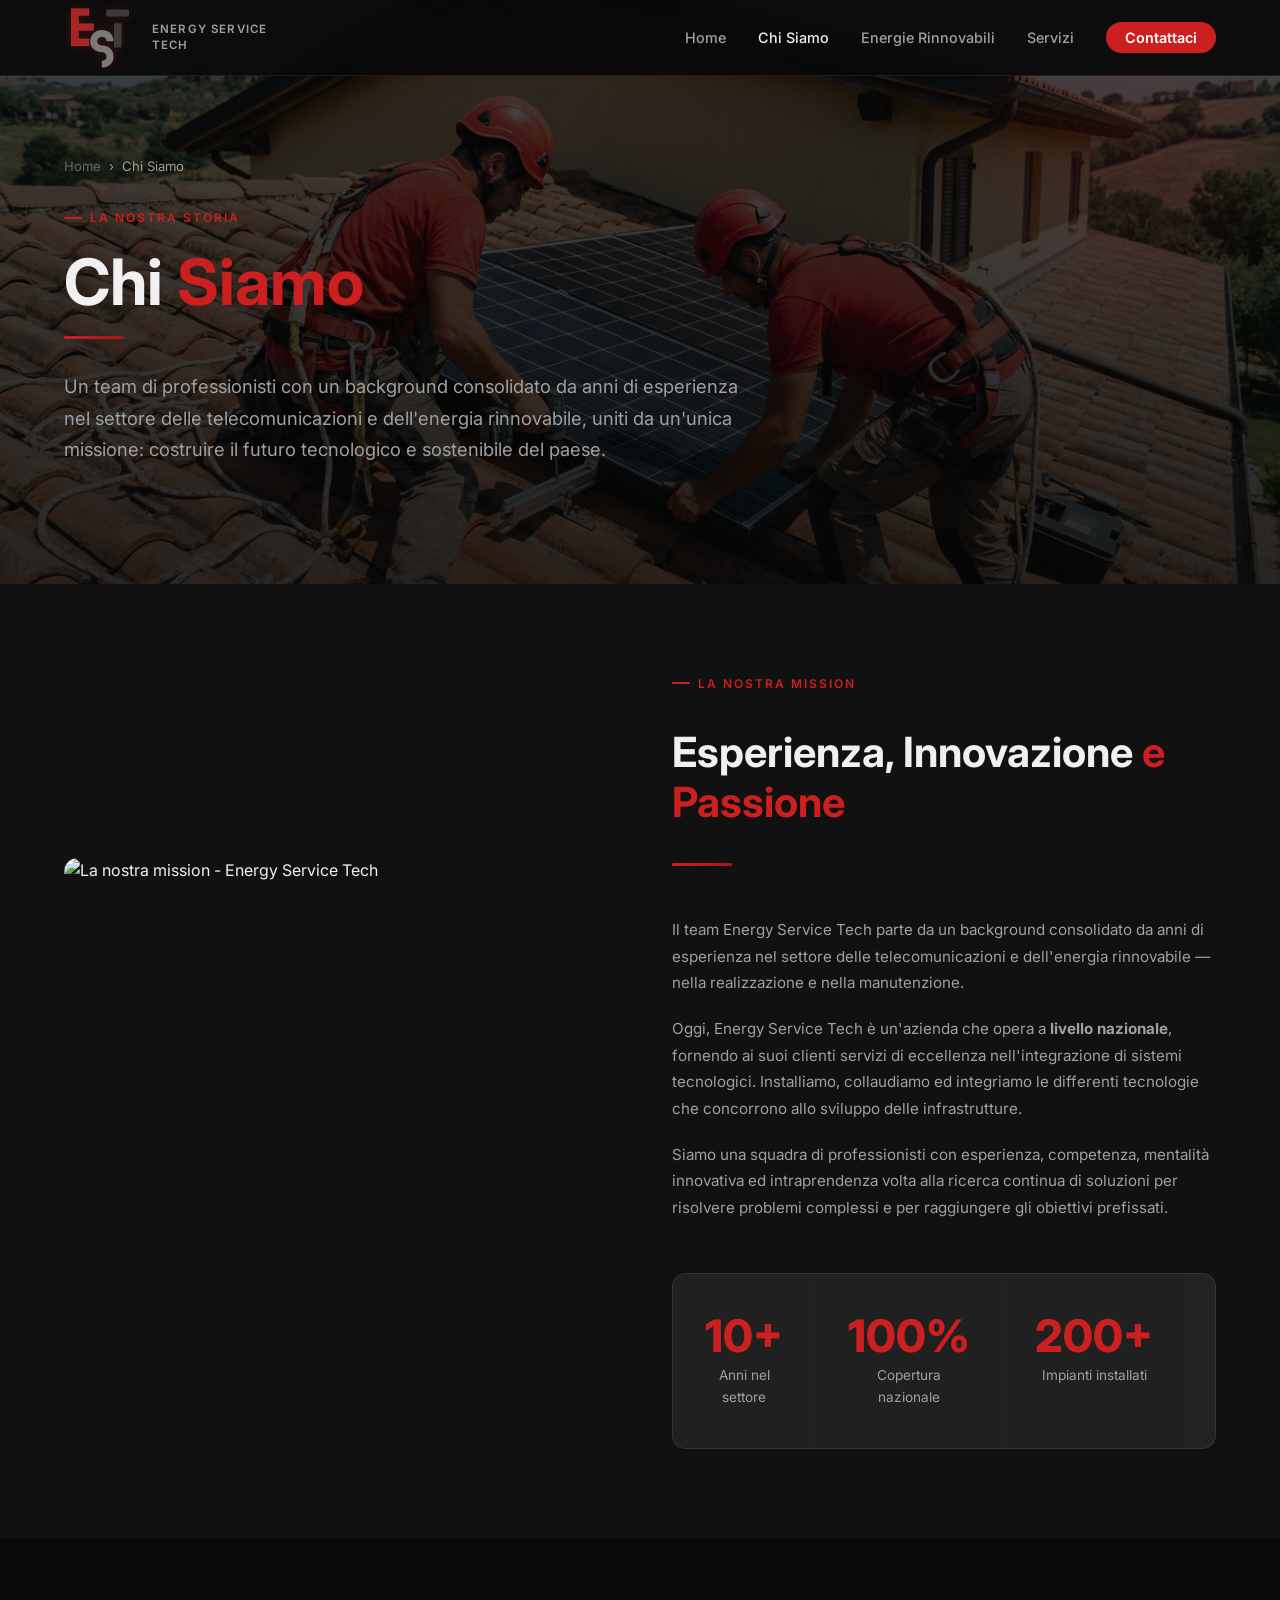
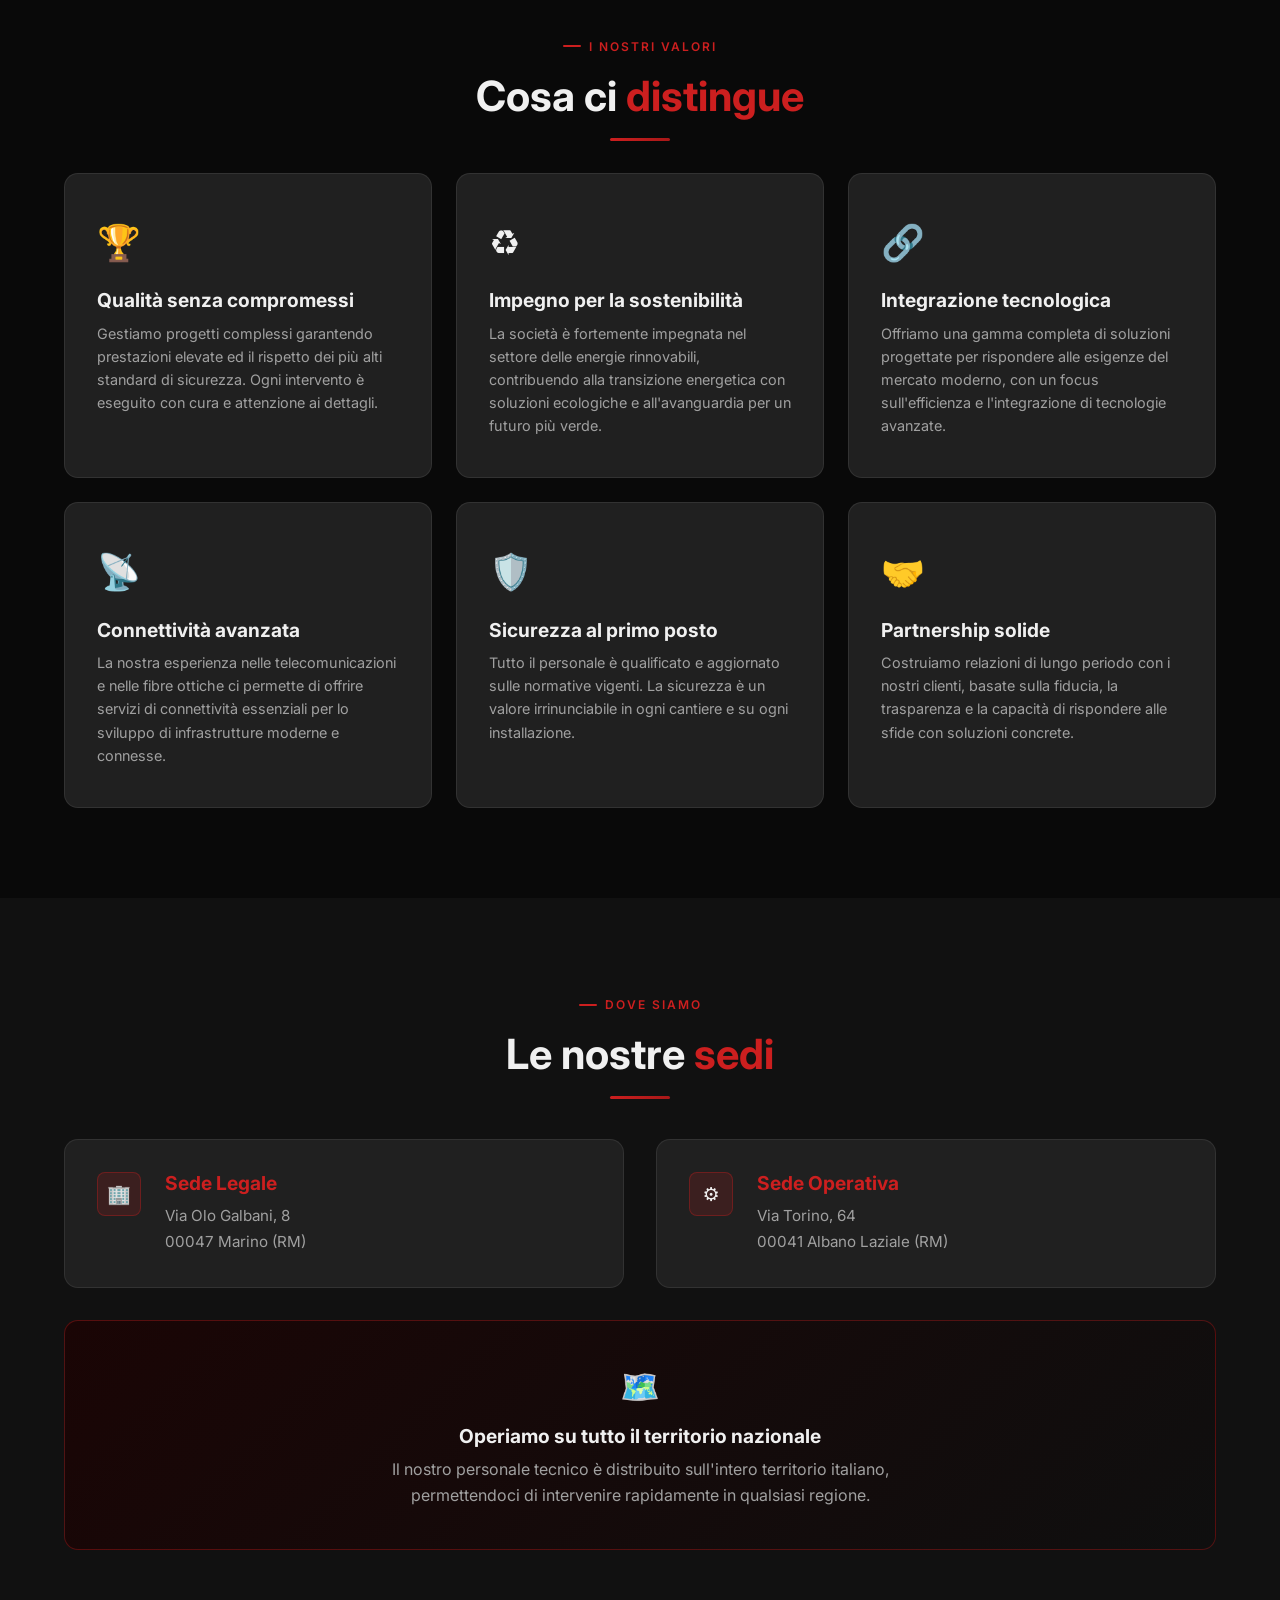
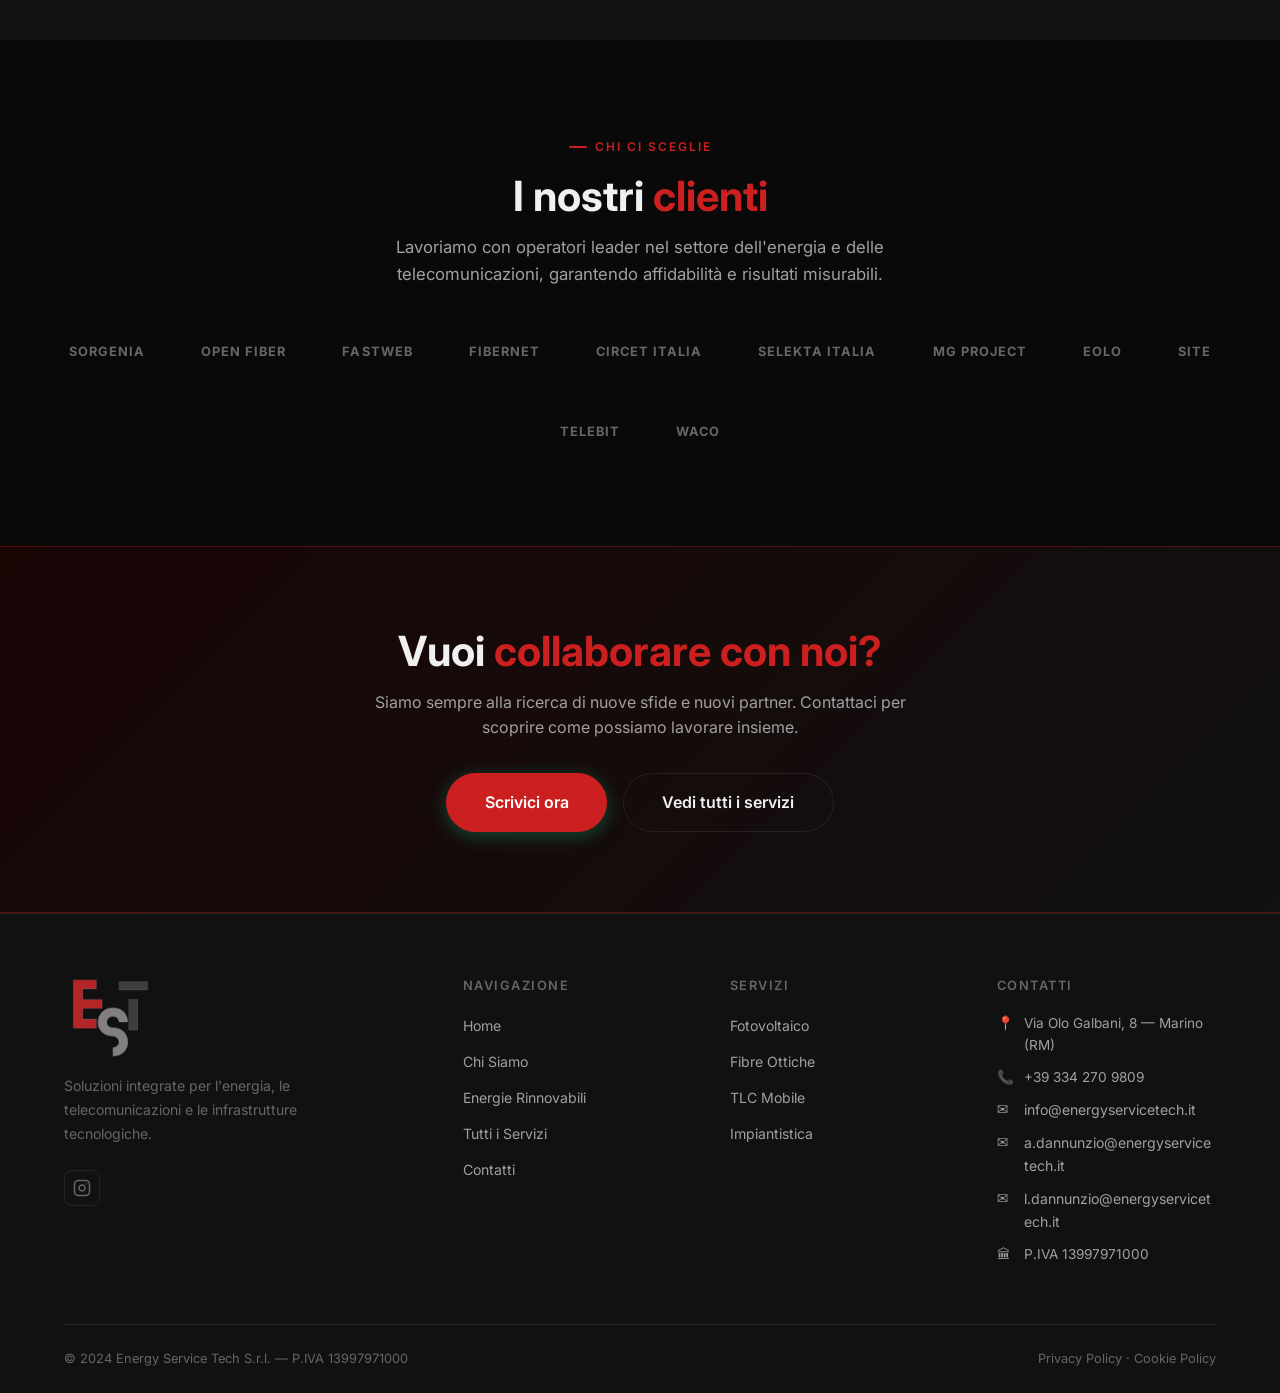
==== chi-siamo.html @ b2f3424a "Add files via upload" ====
<!DOCTYPE html>
<html lang="it">
<head>
<meta charset="UTF-8"/>
<meta name="viewport" content="width=device-width, initial-scale=1.0"/>
<title>Chi Siamo — Energy Service Tech</title>
<meta name="description" content="Energy Service Tech: un team di professionisti con esperienza decennale nel settore delle energie rinnovabili e delle telecomunicazioni. Scopri la nostra storia e i nostri valori."/>
<link rel="preconnect" href="https://fonts.googleapis.com"/>
<link rel="preconnect" href="https://fonts.gstatic.com" crossorigin/>
<link href="https://fonts.googleapis.com/css2?family=Inter:wght@400;500;600;700;800&display=swap" rel="stylesheet"/>
<link rel="icon" href="favicon.svg" type="image/svg+xml"/>
<link rel="icon" href="favicon.ico" sizes="any"/>
<link rel="stylesheet" href="style.css"/>
</head>
<body>

<!-- ═══════════ NAVBAR ═══════════ -->
<nav class="navbar">
  <a href="index.html" class="nav-logo" style="display:flex;align-items:center;gap:.75rem;">
    <img src="logo.png" alt="Energy Service Tech Logo" height="62" style="display:block;"/>
    <span style="font-size:.72rem;font-weight:600;letter-spacing:.1em;color:var(--text-2);text-transform:uppercase;line-height:1.35;">Energy Service<br>Tech</span>
  </a>
  <div class="nav-toggle" id="navToggle" aria-label="Menu" role="button" tabindex="0">
    <span></span><span></span><span></span>
  </div>
  <ul class="nav-links" id="navLinks">
    <li><a href="index.html">Home</a></li>
    <li><a href="chi-siamo.html" class="active">Chi Siamo</a></li>
    <li><a href="rinnovabili.html">Energie Rinnovabili</a></li>
    <li><a href="servizi.html">Servizi</a></li>
    <li><a href="contatti.html" class="nav-cta">Contattaci</a></li>
  </ul>
</nav>

<!-- ═══════════ PAGE HERO ═══════════ -->
<div class="page-hero" style="background-image:linear-gradient(rgba(5,5,5,0.72),rgba(5,5,5,0.85)),url('tecnici tetto 1.png');background-size:cover;background-position:center top;">
  <div class="page-hero-inner">
    <div class="breadcrumb">
      <a href="index.html">Home</a>
      <span>›</span>
      <span>Chi Siamo</span>
    </div>
    <div class="section-tag">La nostra storia</div>
    <h1>Chi <span class="highlight">Siamo</span></h1>
    <div class="divider"></div>
    <p class="hero-sub" style="max-width:680px;">Un team di professionisti con un background consolidato da anni di esperienza nel settore delle telecomunicazioni e dell'energia rinnovabile, uniti da un'unica missione: costruire il futuro tecnologico e sostenibile del paese.</p>
  </div>
</div>

<!-- ═══════════ STORIA ═══════════ -->
<section style="background:var(--bg-1);">
  <div class="feature-row">
    <div class="feature-img fade-in">
      <img src="la nostra mission.png" alt="La nostra mission - Energy Service Tech" loading="lazy"/>
    </div>
    <div class="feature-text fade-in">
      <div class="section-tag">La nostra mission</div>
      <h2>Esperienza, Innovazione <span class="highlight">e Passione</span></h2>
      <div class="divider"></div>
      <p>Il team Energy Service Tech parte da un background consolidato da anni di esperienza nel settore delle telecomunicazioni e dell'energia rinnovabile — nella realizzazione e nella manutenzione.</p>
      <p>Oggi, Energy Service Tech è un'azienda che opera a <strong>livello nazionale</strong>, fornendo ai suoi clienti servizi di eccellenza nell'integrazione di sistemi tecnologici. Installiamo, collaudiamo ed integriamo le differenti tecnologie che concorrono allo sviluppo delle infrastrutture.</p>
      <p>Siamo una squadra di professionisti con esperienza, competenza, mentalità innovativa ed intraprendenza volta alla ricerca continua di soluzioni per risolvere problemi complessi e per raggiungere gli obiettivi prefissati.</p>
      <div class="stats-grid mt-4">
        <div class="stat-item">
          <div class="stat-num">10+</div>
          <div class="stat-label">Anni nel settore</div>
        </div>
        <div class="stat-item">
          <div class="stat-num">100%</div>
          <div class="stat-label">Copertura nazionale</div>
        </div>
        <div class="stat-item">
          <div class="stat-num">200+</div>
          <div class="stat-label">Impianti installati</div>
        </div>
      </div>
    </div>
  </div>
</section>

<!-- ═══════════ VALORI ═══════════ -->
<section>
  <div class="section-inner">
    <div class="text-center">
      <div class="section-tag">I nostri valori</div>
      <h2 class="section-title">Cosa ci <span class="highlight">distingue</span></h2>
      <div class="divider"></div>
    </div>

    <div class="why-grid mt-4">
      <div class="why-card fade-in">
        <div class="why-icon">🏆</div>
        <h3>Qualità senza compromessi</h3>
        <p>Gestiamo progetti complessi garantendo prestazioni elevate ed il rispetto dei più alti standard di sicurezza. Ogni intervento è eseguito con cura e attenzione ai dettagli.</p>
      </div>
      <div class="why-card fade-in">
        <div class="why-icon">♻️</div>
        <h3>Impegno per la sostenibilità</h3>
        <p>La società è fortemente impegnata nel settore delle energie rinnovabili, contribuendo alla transizione energetica con soluzioni ecologiche e all'avanguardia per un futuro più verde.</p>
      </div>
      <div class="why-card fade-in">
        <div class="why-icon">🔗</div>
        <h3>Integrazione tecnologica</h3>
        <p>Offriamo una gamma completa di soluzioni progettate per rispondere alle esigenze del mercato moderno, con un focus sull'efficienza e l'integrazione di tecnologie avanzate.</p>
      </div>
      <div class="why-card fade-in">
        <div class="why-icon">📡</div>
        <h3>Connettività avanzata</h3>
        <p>La nostra esperienza nelle telecomunicazioni e nelle fibre ottiche ci permette di offrire servizi di connettività essenziali per lo sviluppo di infrastrutture moderne e connesse.</p>
      </div>
      <div class="why-card fade-in">
        <div class="why-icon">🛡️</div>
        <h3>Sicurezza al primo posto</h3>
        <p>Tutto il personale è qualificato e aggiornato sulle normative vigenti. La sicurezza è un valore irrinunciabile in ogni cantiere e su ogni installazione.</p>
      </div>
      <div class="why-card fade-in">
        <div class="why-icon">🤝</div>
        <h3>Partnership solide</h3>
        <p>Costruiamo relazioni di lungo periodo con i nostri clienti, basate sulla fiducia, la trasparenza e la capacità di rispondere alle sfide con soluzioni concrete.</p>
      </div>
    </div>
  </div>
</section>

<!-- ═══════════ SEDI ═══════════ -->
<section style="background:var(--bg-1);">
  <div class="section-inner">
    <div class="text-center">
      <div class="section-tag">Dove siamo</div>
      <h2 class="section-title">Le nostre <span class="highlight">sedi</span></h2>
      <div class="divider"></div>
    </div>
    <div style="display:grid;grid-template-columns:repeat(auto-fit,minmax(260px,1fr));gap:2rem;margin-top:2.5rem;">
      <div class="card fade-in" style="display:flex;gap:1.5rem;align-items:flex-start;">
        <div class="contact-icon">🏢</div>
        <div>
          <h3 style="margin-bottom:.5rem;color:var(--green);">Sede Legale</h3>
          <p style="color:var(--text-2);font-size:.95rem;line-height:1.7;">Via Olo Galbani, 8<br>00047 Marino (RM)</p>
        </div>
      </div>
      <div class="card fade-in" style="display:flex;gap:1.5rem;align-items:flex-start;">
        <div class="contact-icon">⚙️</div>
        <div>
          <h3 style="margin-bottom:.5rem;color:var(--green);">Sede Operativa</h3>
          <p style="color:var(--text-2);font-size:.95rem;line-height:1.7;">Via Torino, 64<br>00041 Albano Laziale (RM)</p>
        </div>
      </div>
    </div>
    <div class="card fade-in mt-4" style="background:linear-gradient(135deg,#1a0505,#0f0f0f);border-color:var(--border-green);padding:2.5rem;text-align:center;">
      <div style="font-size:2rem;margin-bottom:.8rem;">🗺️</div>
      <h3 style="margin-bottom:.6rem;">Operiamo su tutto il territorio nazionale</h3>
      <p style="color:var(--text-2);max-width:500px;margin:0 auto;">Il nostro personale tecnico è distribuito sull'intero territorio italiano, permettendoci di intervenire rapidamente in qualsiasi regione.</p>
    </div>
  </div>
</section>

<!-- ═══════════ CLIENTI ═══════════ -->
<section>
  <div class="section-inner">
    <div class="text-center">
      <div class="section-tag">Chi ci sceglie</div>
      <h2 class="section-title">I nostri <span class="highlight">clienti</span></h2>
      <p class="section-subtitle">Lavoriamo con operatori leader nel settore dell'energia e delle telecomunicazioni, garantendo affidabilità e risultati misurabili.</p>
    </div>
    <div style="display:flex;flex-wrap:wrap;justify-content:center;align-items:center;gap:2rem 3.5rem;margin-top:2.5rem;">

      <a href="https://www.sorgenia.it" target="_blank" rel="noopener" class="client-logo-link" title="Sorgenia">
        <img src="https://www.sorgenia.it/sites/default/themes/sorgenia/assets/images/logo.svg" alt="Sorgenia" class="client-logo-img"
          onerror="this.outerHTML='<span class=\'client-logo-text\'>Sorgenia</span>'"/>
      </a>

      <a href="https://openfiber.it" target="_blank" rel="noopener" class="client-logo-link" title="Open Fiber">
        <img src="https://logo.clearbit.com/openfiber.it" alt="Open Fiber" class="client-logo-img"
          onerror="this.outerHTML='<span class=\'client-logo-text\'>Open Fiber</span>'"/>
      </a>

      <a href="https://www.fastweb.it" target="_blank" rel="noopener" class="client-logo-link" title="Fastweb">
        <img src="https://www.fastweb.it/adsl-fibra-ottica/gfx/dual/logo_black.svg" alt="Fastweb" class="client-logo-img"
          onerror="this.outerHTML='<span class=\'client-logo-text\'>Fastweb</span>'"/>
      </a>

      <a href="https://www.fibernet.it" target="_blank" rel="noopener" class="client-logo-link" title="Fibernet">
        <img src="https://logo.clearbit.com/fibernet.it" alt="Fibernet" class="client-logo-img"
          onerror="this.outerHTML='<span class=\'client-logo-text\'>Fibernet</span>'"/>
      </a>

      <a href="https://www.circet.it" target="_blank" rel="noopener" class="client-logo-link" title="Circet Italia">
        <img src="https://www.circet.it/medias/_processed_/6/b/csm_logo_Italia_40562115ab.png" alt="Circet Italia" class="client-logo-img"
          onerror="this.outerHTML='<span class=\'client-logo-text\'>Circet Italia</span>'"/>
      </a>

      <a href="https://selekta.it" target="_blank" rel="noopener" class="client-logo-link" title="Selekta Italia">
        <img src="https://logo.clearbit.com/selekta.it" alt="Selekta Italia" class="client-logo-img"
          onerror="this.outerHTML='<span class=\'client-logo-text\'>Selekta Italia</span>'"/>
      </a>

      <a href="#" class="client-logo-link" title="MG Project">
        <span class="client-logo-text">MG Project</span>
      </a>

      <a href="https://www.eolo.it" target="_blank" rel="noopener" class="client-logo-link" title="EOLO">
        <img src="https://www.eolo.it/web/imperex/image/4edd84de_logo-eolo.webp" alt="EOLO" class="client-logo-img"
          onerror="this.outerHTML='<span class=\'client-logo-text\'>EOLO</span>'"/>
      </a>

      <a href="https://www.sitespa.it" target="_blank" rel="noopener" class="client-logo-link" title="SITE">
        <img src="https://www.sitespa.it/wp-content/uploads/2019/04/logo-ita.png" alt="SITE" class="client-logo-img"
          onerror="this.outerHTML='<span class=\'client-logo-text\'>SITE</span>'"/>
      </a>

      <a href="https://www.telebit.it" target="_blank" rel="noopener" class="client-logo-link" title="Telebit">
        <img src="https://www.telebit.it/wp-content/uploads/2024/12/logo.svg" alt="Telebit" class="client-logo-img"
          onerror="this.outerHTML='<span class=\'client-logo-text\'>Telebit</span>'"/>
      </a>

      <a href="#" class="client-logo-link" title="Waco">
        <span class="client-logo-text">Waco</span>
      </a>

    </div>
  </div>
</section>

<!-- ═══════════ CTA ═══════════ -->

<!-- ═══════════ CTA ═══════════ -->
<div class="cta-band">
  <h2>Vuoi <span class="highlight">collaborare con noi?</span></h2>
  <p>Siamo sempre alla ricerca di nuove sfide e nuovi partner. Contattaci per scoprire come possiamo lavorare insieme.</p>
  <div class="btn-group">
    <a href="contatti.html" class="btn btn-primary btn-lg">Scrivici ora</a>
    <a href="servizi.html" class="btn btn-outline btn-lg">Vedi tutti i servizi</a>
  </div>
</div>

<!-- ═══════════ FOOTER ═══════════ -->
<footer class="footer">
  <div class="footer-inner">
    <div class="footer-top">
      <div class="footer-brand">
        <div class="footer-logo"><img src="logo-large.png" alt="Energy Service Tech" height="80" style="display:block;"/></div>
        <p>Soluzioni integrate per l'energia, le telecomunicazioni e le infrastrutture tecnologiche.</p>

        <div style="margin-top:1rem;"><a href="https://www.instagram.com/_energyservicetech_s.r.l/" target="_blank" rel="noopener" title="Seguici su Instagram" style="display:inline-flex;align-items:center;justify-content:center;width:36px;height:36px;border-radius:8px;border:1px solid var(--border);color:var(--text-3);transition:color .2s,border-color .2s;text-decoration:none;" onmouseover="this.style.color='#E1306C';this.style.borderColor='#E1306C'" onmouseout="this.style.color='';this.style.borderColor=''">
          <svg xmlns="http://www.w3.org/2000/svg" width="18" height="18" viewBox="0 0 24 24" fill="none" stroke="currentColor" stroke-width="2" stroke-linecap="round" stroke-linejoin="round"><rect x="2" y="2" width="20" height="20" rx="5" ry="5"/><path d="M16 11.37A4 4 0 1 1 12.63 8 4 4 0 0 1 16 11.37z"/><line x1="17.5" y1="6.5" x2="17.51" y2="6.5"/></svg>
        </a></div>
      </div>
      <div class="footer-col">
        <h4>Navigazione</h4>
        <ul>
          <li><a href="index.html">Home</a></li>
          <li><a href="chi-siamo.html">Chi Siamo</a></li>
          <li><a href="rinnovabili.html">Energie Rinnovabili</a></li>
          <li><a href="servizi.html">Tutti i Servizi</a></li>
          <li><a href="contatti.html">Contatti</a></li>
        </ul>
      </div>
      <div class="footer-col">
        <h4>Servizi</h4>
        <ul>
          <li><a href="rinnovabili.html">Fotovoltaico</a></li>
          <li><a href="servizi.html#fibre">Fibre Ottiche</a></li>
          <li><a href="servizi.html#tlc-mobile">TLC Mobile</a></li>
          <li><a href="servizi.html#impiantistica">Impiantistica</a></li>
        </ul>
      </div>
      <div class="footer-col">
        <h4>Contatti</h4>
        <div class="footer-contact-item"><span>📍</span><span>Via Olo Galbani, 8 — Marino (RM)</span></div>
        <div class="footer-contact-item"><span>📞</span><span>+39 334 270 9809</span></div>
        <div class="footer-contact-item"><span>✉️</span><span><a href="mailto:info@energyservicetech.it">info@energyservicetech.it</a></span></div>
        <div class="footer-contact-item"><span>✉️</span><span><a href="mailto:a.dannunzio@energyservicetech.it" style="word-break:break-all;">a.dannunzio@energyservicetech.it</a></span></div>
        <div class="footer-contact-item"><span>✉️</span><span><a href="mailto:l.dannunzio@energyservicetech.it" style="word-break:break-all;">l.dannunzio@energyservicetech.it</a></span></div>
        <div class="footer-contact-item"><span>🏛</span><span>P.IVA 13997971000</span></div>
      </div>
    </div>
    <div class="footer-bottom">
      <p>© 2024 Energy Service Tech S.r.l. — P.IVA 13997971000</p>
      <p><a href="#">Privacy Policy</a> · <a href="#">Cookie Policy</a></p>
    </div>
  </div>
</footer>

<script>
const toggle = document.getElementById('navToggle');
const links  = document.getElementById('navLinks');
toggle.addEventListener('click', () => links.classList.toggle('open'));
const obs = new IntersectionObserver(entries => {
  entries.forEach(e => { if(e.isIntersecting) { e.target.classList.add('visible'); obs.unobserve(e.target); } });
}, { threshold: 0.12 });
document.querySelectorAll('.fade-in').forEach(el => obs.observe(el));
</script>

<script>
const toggle = document.getElementById('navToggle');
const links  = document.getElementById('navLinks');
toggle.addEventListener('click', () => links.classList.toggle('open'));
const obs = new IntersectionObserver(entries => {
  entries.forEach(e => { if(e.isIntersecting) { e.target.classList.add('visible'); obs.unobserve(e.target); } });
}, { threshold: 0.12 });
document.querySelectorAll('.fade-in').forEach(el => obs.observe(el));
</script>
</body>
</html>
---- style.css ----
/* =========================================================
   ENERGY SERVICE TECH — Global Stylesheet
   Modern · Professional · Renewable Energy Focused
   ========================================================= */

/* ---------- RESET & BASE ---------- */
*, *::before, *::after { box-sizing: border-box; margin: 0; padding: 0; }

:root {
  --bg-0:         #090909;
  --bg-1:         #111111;
  --bg-2:         #1a1a1a;
  --bg-card:      #202020;
  --bg-card-h:    #2a2a2a;

  --green:        #cc1f1f;
  --green-light:  #e84444;
  --green-glow:   rgba(204,31,31,.16);
  --solar:        #a81818;
  --solar-light:  #cc1f1f;
  --solar-glow:   rgba(168,24,24,.12);

  --text-1:       #f0f0f0;
  --text-2:       #a0a0a0;
  --text-3:       #666666;
  --border:       rgba(255,255,255,.08);
  --border-green: rgba(204,31,31,.35);

  --nav-h:        76px;
  --radius:       14px;
  --radius-sm:    8px;
  --shadow:       0 4px 32px rgba(0,0,0,.55);
  --shadow-green: 0 0 32px rgba(204,31,31,.18);

  --ff:           'Inter', system-ui, sans-serif;
  --fw-n:         400;
  --fw-m:         500;
  --fw-sb:        600;
  --fw-b:         700;
  --fw-xb:        800;
}

html { scroll-behavior: smooth; font-size: 16px; }

body {
  font-family: var(--ff);
  background: var(--bg-0);
  color: var(--text-1);
  line-height: 1.6;
  overflow-x: hidden;
}

img { display: block; max-width: 100%; height: auto; }
a  { color: inherit; text-decoration: none; }
ul { list-style: none; }

/* ---------- TYPOGRAPHY ---------- */
h1,h2,h3,h4 { line-height: 1.2; font-weight: var(--fw-b); }
h1 { font-size: clamp(2.2rem, 5vw, 4rem); }
h2 { font-size: clamp(1.6rem, 3.5vw, 2.6rem); }
h3 { font-size: 1.2rem; }

.highlight  { color: var(--green); }
.highlight-s{ color: var(--solar); }

/* ---------- NAVBAR ---------- */
.navbar {
  position: fixed;
  top: 0; left: 0; right: 0;
  height: var(--nav-h);
  z-index: 1000;
  display: flex;
  align-items: center;
  padding: 0 5%;
  background: rgba(9,9,9,.93);
  backdrop-filter: blur(16px);
  border-bottom: 1px solid var(--border);
  transition: background .3s;
}

.nav-logo {
  display: flex;
  align-items: center;
  flex-shrink: 0;
}
.nav-logo img {
  height: 62px;
  width: auto;
  display: block;
  filter: drop-shadow(0 0 6px rgba(204,31,31,.25));
  transition: filter .2s;
}
.nav-logo:hover img {
  filter: drop-shadow(0 0 10px rgba(204,31,31,.45));
}

.nav-links {
  display: flex;
  align-items: center;
  gap: 2rem;
  margin-left: auto;
}
.nav-links a {
  font-size: .9rem;
  font-weight: var(--fw-m);
  color: var(--text-2);
  transition: color .2s;
  white-space: nowrap;
}
.nav-links a:hover, .nav-links a.active { color: var(--text-1); }
.nav-links a.nav-cta {
  background: var(--green);
  color: #fff;
  padding: .45rem 1.2rem;
  border-radius: 99px;
  font-weight: var(--fw-sb);
  transition: background .2s, transform .15s;
}
.nav-links a.nav-cta:hover { background: var(--green-light); transform: translateY(-1px); }

/* Hamburger */
.nav-toggle {
  display: none;
  flex-direction: column;
  gap: 5px;
  cursor: pointer;
  margin-left: auto;
  padding: 4px;
}
.nav-toggle span {
  display: block;
  width: 24px; height: 2px;
  background: var(--text-1);
  border-radius: 2px;
  transition: .3s;
}

/* ---------- BUTTONS ---------- */
.btn {
  display: inline-flex;
  align-items: center;
  gap: .5rem;
  padding: .75rem 1.8rem;
  border-radius: 99px;
  font-weight: var(--fw-sb);
  font-size: .95rem;
  cursor: pointer;
  border: none;
  transition: all .2s;
  white-space: nowrap;
}
.btn-primary {
  background: var(--green);
  color: #fff;
  box-shadow: 0 4px 18px rgba(16,185,129,.35);
}
.btn-primary:hover { background: var(--green-light); transform: translateY(-2px); box-shadow: 0 6px 24px rgba(16,185,129,.45); }

.btn-solar {
  background: var(--solar);
  color: #ffffff;
  box-shadow: 0 4px 18px rgba(168,24,24,.35);
}
.btn-solar:hover { background: var(--green); transform: translateY(-2px); box-shadow: 0 6px 24px rgba(204,31,31,.45); }

.btn-outline {
  background: transparent;
  color: var(--text-1);
  border: 1px solid var(--border);
}
.btn-outline:hover { border-color: var(--green); color: var(--green); transform: translateY(-2px); }

.btn-lg { padding: 1rem 2.4rem; font-size: 1rem; }

/* ---------- SECTION COMMONS ---------- */
section { padding: 90px 5%; }
.section-inner { max-width: 1200px; margin: 0 auto; }

.section-tag {
  display: inline-flex;
  align-items: center;
  gap: .5rem;
  font-size: .75rem;
  font-weight: var(--fw-sb);
  letter-spacing: 2px;
  text-transform: uppercase;
  color: var(--green);
  margin-bottom: 1rem;
}
.section-tag::before {
  content: '';
  display: block;
  width: 18px; height: 2px;
  background: var(--green);
  border-radius: 2px;
}

.section-title { margin-bottom: .75rem; }
.section-subtitle {
  font-size: 1.05rem;
  color: var(--text-2);
  max-width: 580px;
  margin-bottom: 2.5rem;
}

/* ---------- DIVIDER ---------- */
.divider {
  width: 60px; height: 3px;
  background: linear-gradient(90deg, var(--green), var(--solar));
  border-radius: 2px;
  margin: 1rem 0 2rem;
}

/* ---------- CARDS ---------- */
.card {
  background: var(--bg-card);
  border: 1px solid var(--border);
  border-radius: var(--radius);
  padding: 2rem;
  transition: border-color .3s, transform .3s, box-shadow .3s;
}
.card:hover {
  border-color: var(--border-green);
  transform: translateY(-4px);
  box-shadow: var(--shadow-green);
}

/* ---------- HERO SHARED ---------- */
.hero {
  position: relative;
  min-height: 100vh;
  display: flex;
  align-items: center;
  padding: calc(var(--nav-h) + 60px) 5% 80px;
  overflow: hidden;
}
.hero-bg {
  position: absolute;
  inset: 0;
  background-size: cover;
  background-position: center;
  z-index: 0;
}
.hero-bg::after {
  content: '';
  position: absolute;
  inset: 0;
  background: linear-gradient(
    135deg,
    rgba(7,9,26,.92) 0%,
    rgba(7,9,26,.75) 50%,
    rgba(7,9,26,.55) 100%
  );
}
.hero-content {
  position: relative;
  z-index: 1;
  max-width: 1200px;
  margin: 0 auto;
  width: 100%;
}
.hero-eyebrow {
  display: inline-flex;
  align-items: center;
  gap: .6rem;
  font-size: .78rem;
  font-weight: var(--fw-sb);
  letter-spacing: 2.5px;
  text-transform: uppercase;
  color: var(--solar);
  margin-bottom: 1.4rem;
  padding: .4rem 1rem;
  border: 1px solid rgba(245,158,11,.3);
  border-radius: 99px;
  background: rgba(245,158,11,.07);
}
.hero h1 { margin-bottom: 1.2rem; }
.hero-sub {
  font-size: 1.15rem;
  color: var(--text-2);
  max-width: 560px;
  margin-bottom: 2.4rem;
  line-height: 1.7;
}
.hero-ctas { display: flex; gap: 1rem; flex-wrap: wrap; }

/* Floating badge in hero */
.hero-badge {
  position: absolute;
  bottom: 48px; right: 5%;
  background: var(--bg-card);
  border: 1px solid var(--border-green);
  border-radius: var(--radius);
  padding: 1.2rem 1.8rem;
  display: flex;
  align-items: center;
  gap: 1rem;
  box-shadow: var(--shadow-green);
  z-index: 2;
}
.hero-badge .badge-num {
  font-size: 2rem;
  font-weight: var(--fw-xb);
  color: var(--green);
  line-height: 1;
}
.hero-badge .badge-label { font-size: .8rem; color: var(--text-2); }

/* ---------- SERVICES GRID ---------- */
.services-grid {
  display: grid;
  grid-template-columns: repeat(auto-fit, minmax(240px, 1fr));
  gap: 1.5rem;
}
.service-card {
  background: var(--bg-card);
  border: 1px solid var(--border);
  border-radius: var(--radius);
  padding: 2rem 1.8rem;
  display: flex;
  flex-direction: column;
  gap: .8rem;
  transition: all .3s;
  text-decoration: none;
  color: inherit;
}
.service-card:hover {
  border-color: var(--border-green);
  transform: translateY(-5px);
  box-shadow: var(--shadow-green);
}
.service-card.featured {
  grid-column: span 2;
  background: linear-gradient(135deg, #1f0808, #111111);
  border-color: var(--border-green);
  position: relative;
  overflow: hidden;
}
.service-card.featured::before {
  content: '';
  position: absolute;
  top: -40px; right: -40px;
  width: 160px; height: 160px;
  background: radial-gradient(circle, rgba(16,185,129,.2), transparent 70%);
  border-radius: 50%;
}
.service-icon {
  width: 52px; height: 52px;
  background: var(--green-glow);
  border: 1px solid var(--border-green);
  border-radius: var(--radius-sm);
  display: flex;
  align-items: center;
  justify-content: center;
  font-size: 1.5rem;
}
.service-card.featured .service-icon { background: rgba(16,185,129,.15); }
.service-card h3 { font-size: 1.05rem; }
.service-card p { font-size: .88rem; color: var(--text-2); line-height: 1.6; flex: 1; }
.service-link {
  font-size: .85rem;
  font-weight: var(--fw-sb);
  color: var(--green);
  display: flex;
  align-items: center;
  gap: .3rem;
  margin-top: .5rem;
  transition: gap .2s;
}
.service-card:hover .service-link { gap: .6rem; }
.service-badge-featured {
  position: absolute;
  top: 1.2rem; right: 1.2rem;
  background: var(--green);
  color: #fff;
  font-size: .65rem;
  font-weight: var(--fw-sb);
  letter-spacing: 1.5px;
  text-transform: uppercase;
  padding: .3rem .7rem;
  border-radius: 99px;
}

/* ---------- STATS / NUMBERS ---------- */
.stats-grid {
  display: grid;
  grid-template-columns: repeat(4, 1fr);
  gap: 1px;
  background: var(--border);
  border: 1px solid var(--border);
  border-radius: var(--radius);
  overflow: hidden;
}
.stat-item {
  background: var(--bg-card);
  padding: 2.5rem 2rem;
  text-align: center;
}
.stat-num {
  font-size: 2.8rem;
  font-weight: var(--fw-xb);
  color: var(--green);
  line-height: 1;
  margin-bottom: .4rem;
}
.stat-label { font-size: .85rem; color: var(--text-2); }

/* ---------- WHY US ---------- */
.why-grid {
  display: grid;
  grid-template-columns: repeat(3, 1fr);
  gap: 1.5rem;
}
.why-card {
  background: var(--bg-card);
  border: 1px solid var(--border);
  border-radius: var(--radius);
  padding: 2.5rem 2rem;
  transition: all .3s;
}
.why-card:hover { border-color: var(--border-green); transform: translateY(-4px); }
.why-icon {
  font-size: 2.2rem;
  margin-bottom: 1.2rem;
}
.why-card h3 { margin-bottom: .6rem; }
.why-card p { font-size: .9rem; color: var(--text-2); }

/* ---------- CTA BAND ---------- */
.cta-band {
  background: linear-gradient(135deg, #1a0505, #111111);
  border-top: 1px solid var(--border-green);
  border-bottom: 1px solid var(--border-green);
  padding: 80px 5%;
  text-align: center;
}
.cta-band h2 { margin-bottom: .8rem; }
.cta-band p { color: var(--text-2); max-width: 560px; margin: 0 auto 2rem; font-size: 1rem; }
.cta-band .btn-group { display: flex; gap: 1rem; justify-content: center; flex-wrap: wrap; }

/* ---------- CLIENTS ---------- */
.clients-row {
  display: flex;
  gap: 1rem;
  flex-wrap: wrap;
  margin-top: 2rem;
}
.client-chip {
  background: var(--bg-card);
  border: 1px solid var(--border);
  border-radius: 99px;
  padding: .5rem 1.4rem;
  font-size: .85rem;
  color: var(--text-2);
  font-weight: var(--fw-m);
  transition: border-color .2s, color .2s;
}
.client-chip:hover { border-color: var(--border-green); color: var(--green); }

/* ---------- CLIENT LOGO LINKS ---------- */
.client-logo-link {
  display:inline-flex;
  align-items:center;
  justify-content:center;
  height:48px;
  filter: brightness(0) invert(0.6);
  opacity:.65;
  transition:filter .35s ease, opacity .35s ease;
  text-decoration:none;
}
.client-logo-link:hover { filter:none; opacity:1; }
.client-logo-img { max-height:38px; max-width:130px; width:auto; object-fit:contain; display:block; }
.client-logo-text { font-size:.8rem; font-weight:700; letter-spacing:.08em; color:var(--text-2); text-transform:uppercase; white-space:nowrap; }

/* ---------- COMPETENZE LIST ---------- */
.comp-list {
  display: flex;
  flex-direction: column;
  gap: .6rem;
}
.comp-item {
  display: flex;
  align-items: flex-start;
  gap: .75rem;
  font-size: .95rem;
}
.comp-item::before {
  content: '✓';
  display: flex;
  align-items: center;
  justify-content: center;
  min-width: 22px; height: 22px;
  background: var(--green-glow);
  border: 1px solid var(--border-green);
  border-radius: 50%;
  color: var(--green);
  font-size: .7rem;
  font-weight: var(--fw-b);
  margin-top: 2px;
}

/* ---------- TECH BADGE ---------- */
.tech-badges {
  display: flex;
  flex-wrap: wrap;
  gap: .6rem;
  margin-top: 1rem;
}
.tech-badge {
  background: var(--bg-2);
  border: 1px solid var(--border);
  border-radius: var(--radius-sm);
  padding: .35rem .9rem;
  font-size: .8rem;
  font-weight: var(--fw-m);
  color: var(--text-2);
}

/* ---------- PAGE HERO (sub-pages) ---------- */
.page-hero {
  padding-top: calc(var(--nav-h) + 80px);
  padding-bottom: 80px;
  padding-left: 5%;
  padding-right: 5%;
  background: linear-gradient(180deg, var(--bg-1) 0%, var(--bg-0) 100%);
  position: relative;
  overflow: hidden;
}
.page-hero::before {
  content: '';
  position: absolute;
  top: -60px; right: -60px;
  width: 400px; height: 400px;
  background: radial-gradient(circle, rgba(204,31,31,.12) 0%, transparent 70%);
  border-radius: 50%;
  pointer-events: none;
}
.page-hero-inner { max-width: 1200px; margin: 0 auto; }
.breadcrumb {
  display: flex;
  align-items: center;
  gap: .5rem;
  font-size: .82rem;
  color: var(--text-3);
  margin-bottom: 1.5rem;
}
.breadcrumb a { color: var(--text-3); transition: color .2s; }
.breadcrumb a:hover { color: var(--green); }
.breadcrumb span { color: var(--text-2); }

/* ---------- FEATURE ROW (image+text) ---------- */
.feature-row {
  display: grid;
  grid-template-columns: 1fr 1fr;
  gap: 4rem;
  align-items: center;
  max-width: 1200px;
  margin: 0 auto;
}
.feature-row.reverse { direction: rtl; }
.feature-row.reverse > * { direction: ltr; }
.feature-img {
  border-radius: var(--radius);
  overflow: hidden;
  aspect-ratio: 4/3;
}
.feature-img img {
  width: 100%; height: 100%;
  object-fit: cover;
  transition: transform .5s;
}
.feature-img:hover img { transform: scale(1.04); }
.feature-text { display: flex; flex-direction: column; gap: 1.2rem; }
.feature-text p { color: var(--text-2); font-size: .95rem; line-height: 1.75; }

/* ---------- CONTACT ---------- */
.contact-grid {
  display: grid;
  grid-template-columns: 1fr 1.4fr;
  gap: 3rem;
  max-width: 1200px;
  margin: 0 auto;
}
.contact-info { display: flex; flex-direction: column; gap: 1.5rem; }
.contact-item {
  display: flex;
  gap: 1rem;
  align-items: flex-start;
}
.contact-icon {
  width: 44px; height: 44px;
  background: var(--green-glow);
  border: 1px solid var(--border-green);
  border-radius: var(--radius-sm);
  display: flex;
  align-items: center;
  justify-content: center;
  font-size: 1.2rem;
  flex-shrink: 0;
}
.contact-item h4 { font-size: .8rem; text-transform: uppercase; letter-spacing: 1px; color: var(--text-3); margin-bottom: .25rem; }
.contact-item p, .contact-item a { font-size: .95rem; color: var(--text-1); }
.contact-item a:hover { color: var(--green); }

.contact-form {
  background: var(--bg-card);
  border: 1px solid var(--border);
  border-radius: var(--radius);
  padding: 2.5rem;
  display: flex;
  flex-direction: column;
  gap: 1.2rem;
}
.form-row { display: grid; grid-template-columns: 1fr 1fr; gap: 1rem; }
.form-group { display: flex; flex-direction: column; gap: .4rem; }
.form-group label { font-size: .82rem; font-weight: var(--fw-m); color: var(--text-2); }
.form-group input,
.form-group select,
.form-group textarea {
  background: var(--bg-2);
  border: 1px solid var(--border);
  border-radius: var(--radius-sm);
  padding: .75rem 1rem;
  font-size: .92rem;
  color: var(--text-1);
  font-family: var(--ff);
  outline: none;
  transition: border-color .2s;
}
.form-group input:focus,
.form-group select:focus,
.form-group textarea:focus { border-color: var(--green); }
.form-group textarea { resize: vertical; min-height: 130px; }
.form-group select option { background: var(--bg-2); }

/* ---------- FOOTER ---------- */
.footer {
  background: var(--bg-1);
  border-top: 1px solid var(--border);
  padding: 64px 5% 0;
}
.footer-inner {
  max-width: 1200px;
  margin: 0 auto;
}
.footer-top {
  display: grid;
  grid-template-columns: 1.6fr 1fr 1fr 1fr;
  gap: 3rem;
  padding-bottom: 48px;
}
.footer-brand p {
  font-size: .88rem;
  color: var(--text-3);
  line-height: 1.7;
  margin: 1rem 0 1.5rem;
  max-width: 280px;
}
.footer-logo img {
  height: 80px;
  width: auto;
  display: block;
  filter: brightness(1.05);
}
.footer-col h4 {
  font-size: .8rem;
  font-weight: var(--fw-sb);
  letter-spacing: 1.5px;
  text-transform: uppercase;
  color: var(--text-3);
  margin-bottom: 1.2rem;
}
.footer-col ul { display: flex; flex-direction: column; gap: .65rem; }
.footer-col a {
  font-size: .88rem;
  color: var(--text-2);
  transition: color .2s;
}
.footer-col a:hover { color: var(--green); }
.footer-contact-item {
  display: flex;
  align-items: flex-start;
  gap: .6rem;
  font-size: .85rem;
  color: var(--text-2);
  margin-bottom: .65rem;
}
.footer-contact-item span:first-child { min-width: 18px; }

.footer-bottom {
  border-top: 1px solid var(--border);
  padding: 1.5rem 0;
  display: flex;
  align-items: center;
  justify-content: space-between;
  flex-wrap: wrap;
  gap: 1rem;
}
.footer-bottom p { font-size: .8rem; color: var(--text-3); }
.footer-bottom a { color: var(--text-3); transition: color .2s; }
.footer-bottom a:hover { color: var(--green); }

/* ---------- UTILITIES ---------- */
.text-center { text-align: center; }
.text-center .section-subtitle { margin-left: auto; margin-right: auto; }
.text-center .divider { margin-left: auto; margin-right: auto; }
.mt-1 { margin-top: .5rem; }
.mt-2 { margin-top: 1rem; }
.mt-3 { margin-top: 1.5rem; }
.mt-4 { margin-top: 2rem; }
.mb-4 { margin-bottom: 2rem; }
.gap-1 { gap: .5rem; }

/* ---------- SCROLL FADE IN ---------- */
.fade-in {
  opacity: 0;
  transform: translateY(24px);
  transition: opacity .6s ease, transform .6s ease;
}
.fade-in.visible {
  opacity: 1;
  transform: none;
}

/* ---------- RESPONSIVE ---------- */
@media (max-width: 1024px) {
  .stats-grid { grid-template-columns: repeat(2,1fr); }
  .footer-top { grid-template-columns: 1fr 1fr; gap: 2rem; }
  .feature-row { grid-template-columns: 1fr; gap: 2rem; }
  .feature-row.reverse { direction: ltr; }
  .why-grid { grid-template-columns: 1fr 1fr; }
  .contact-grid { grid-template-columns: 1fr; }
}
@media (max-width: 768px) {
  section { padding: 64px 5%; }
  .nav-links { display: none; flex-direction: column; position: fixed; inset: var(--nav-h) 0 0 0; background: rgba(9,9,9,.97); padding: 2rem 5%; gap: 1.2rem; z-index: 999; align-items: flex-start; }
  .nav-links.open { display: flex; }
  .nav-links a { font-size: 1.1rem; }
  .nav-links a.nav-cta { margin-top: .5rem; width: fit-content; }
  .nav-toggle { display: flex; }
  .service-card.featured { grid-column: span 1; }
  .why-grid { grid-template-columns: 1fr; }
  .stats-grid { grid-template-columns: 1fr 1fr; }
  .footer-top { grid-template-columns: 1fr; gap: 2rem; }
  .hero-badge { display: none; }
  .form-row { grid-template-columns: 1fr; }
}
@media (max-width: 480px) {
  .stats-grid { grid-template-columns: 1fr; }
  h1 { font-size: 2rem; }
}
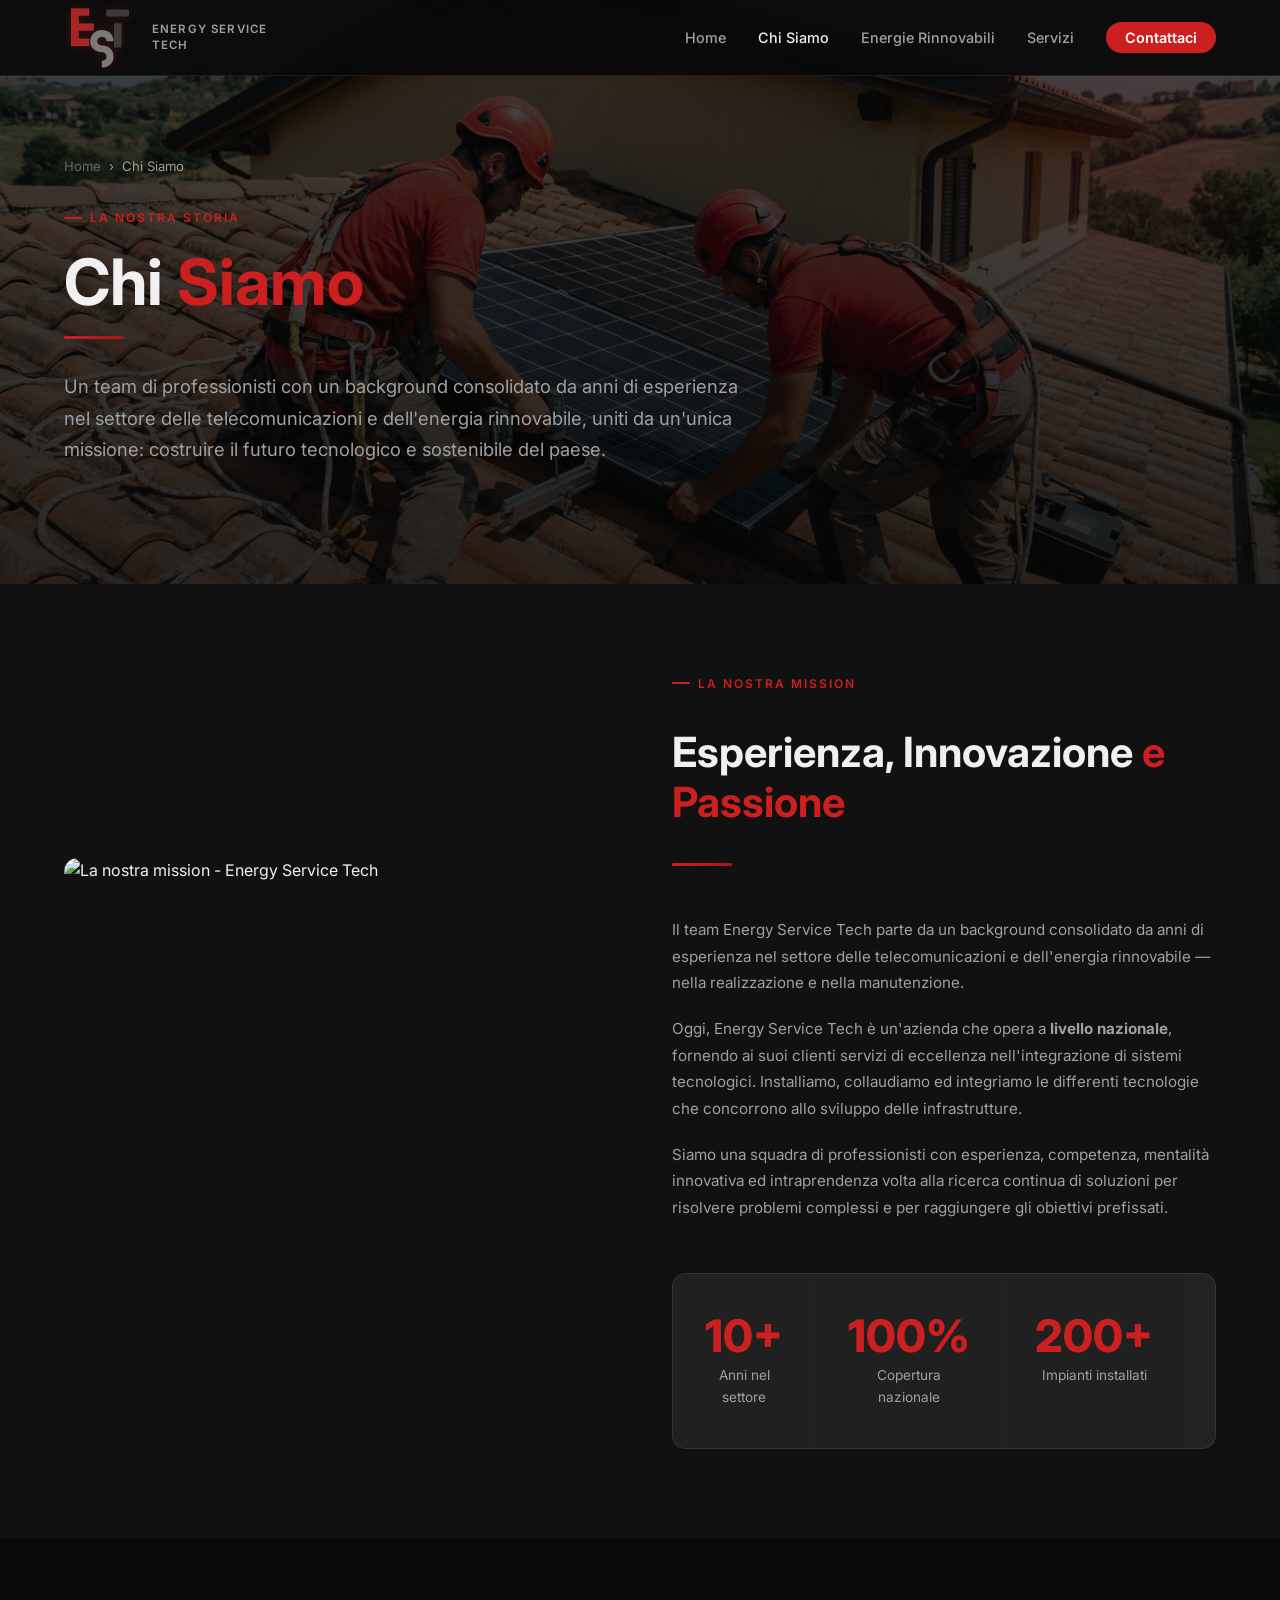
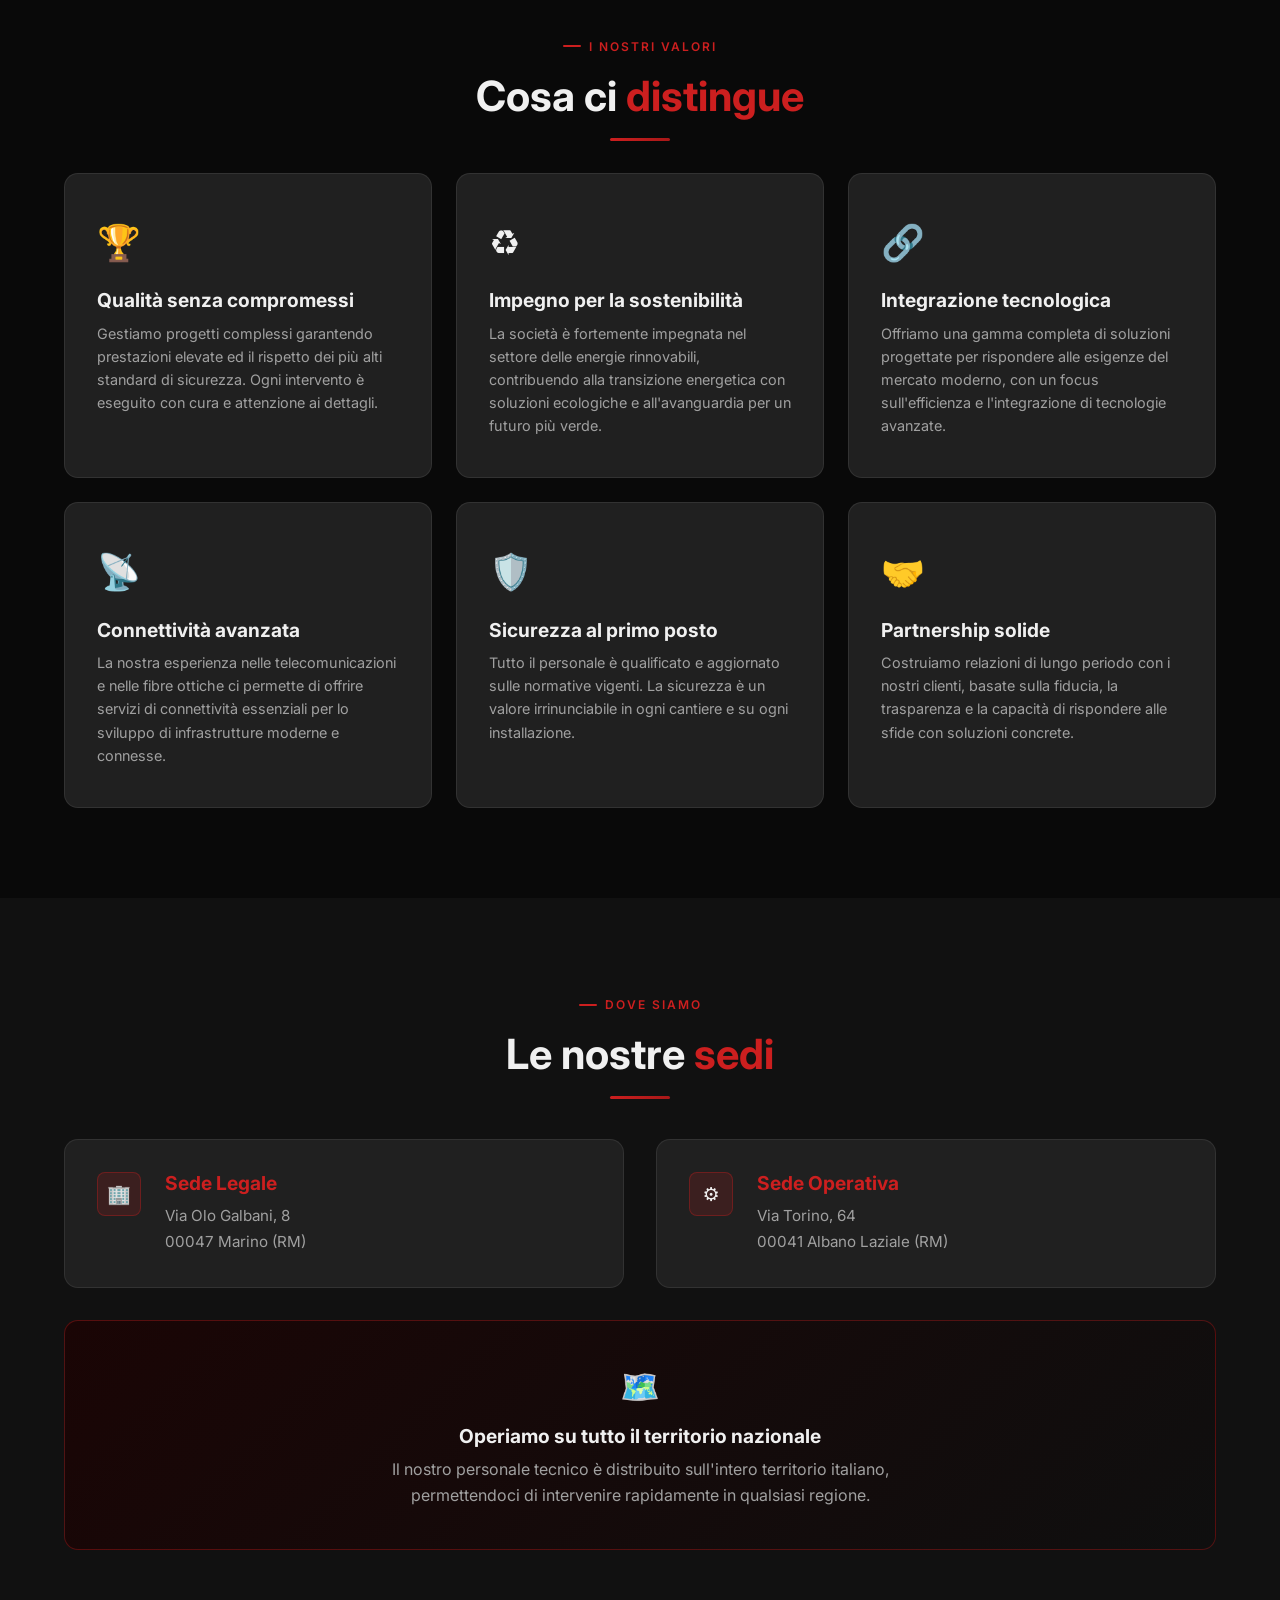
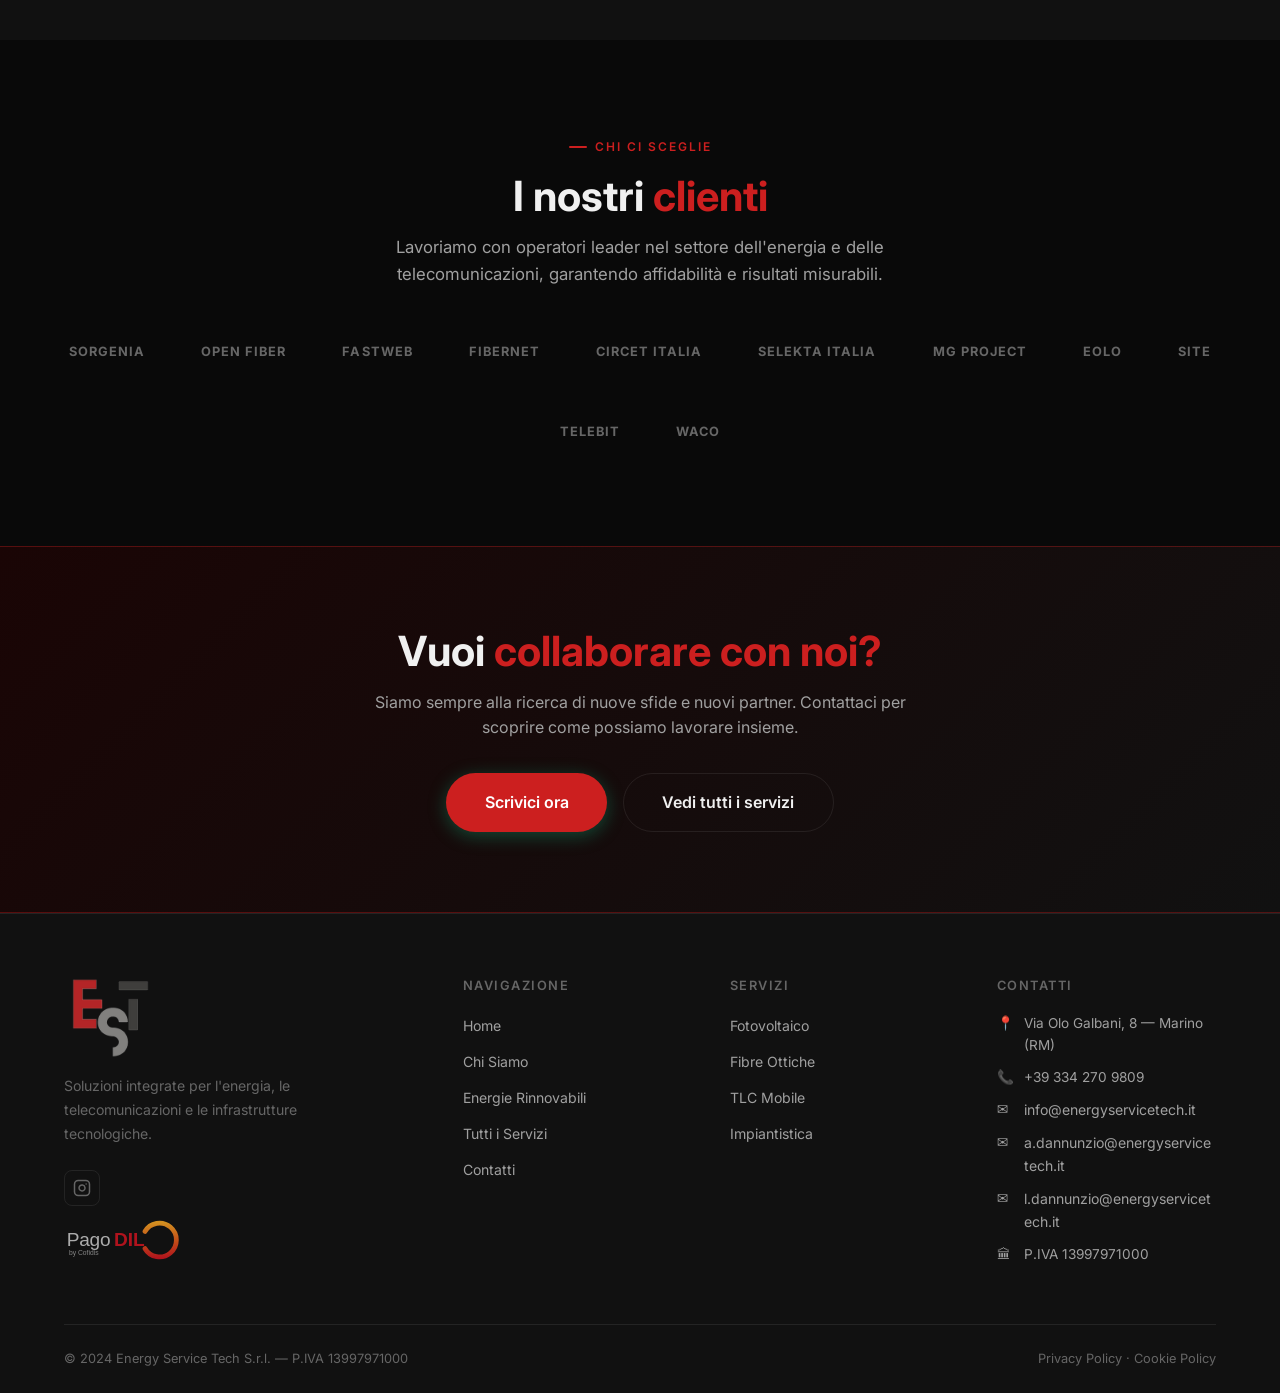
==== commit 32a164d3: "Add PagoDIL by Cofidis logo to footer (all pages)" ====
--- a/chi-siamo.html
+++ b/chi-siamo.html
@@ -18,7 +18,7 @@
 <nav class="navbar">
   <a href="index.html" class="nav-logo" style="display:flex;align-items:center;gap:.75rem;">
     <img src="logo.png" alt="Energy Service Tech Logo" height="62" style="display:block;"/>
-    <span style="font-size:.72rem;font-weight:600;letter-spacing:.1em;color:var(--text-2);text-transform:uppercase;line-height:1.35;">Energy Service<br>Tech</span>
+    <span class="nav-logo-text" style="font-size:.72rem;font-weight:600;letter-spacing:.1em;color:var(--text-2);text-transform:uppercase;line-height:1.35;">Energy Service<br>Tech</span>
   </a>
   <div class="nav-toggle" id="navToggle" aria-label="Menu" role="button" tabindex="0">
     <span></span><span></span><span></span>
@@ -241,9 +241,12 @@
         <div class="footer-logo"><img src="logo-large.png" alt="Energy Service Tech" height="80" style="display:block;"/></div>
         <p>Soluzioni integrate per l'energia, le telecomunicazioni e le infrastrutture tecnologiche.</p>
 
-        <div style="margin-top:1rem;"><a href="https://www.instagram.com/_energyservicetech_s.r.l/" target="_blank" rel="noopener" title="Seguici su Instagram" style="display:inline-flex;align-items:center;justify-content:center;width:36px;height:36px;border-radius:8px;border:1px solid var(--border);color:var(--text-3);transition:color .2s,border-color .2s;text-decoration:none;" onmouseover="this.style.color='#E1306C';this.style.borderColor='#E1306C'" onmouseout="this.style.color='';this.style.borderColor=''">
-          <svg xmlns="http://www.w3.org/2000/svg" width="18" height="18" viewBox="0 0 24 24" fill="none" stroke="currentColor" stroke-width="2" stroke-linecap="round" stroke-linejoin="round"><rect x="2" y="2" width="20" height="20" rx="5" ry="5"/><path d="M16 11.37A4 4 0 1 1 12.63 8 4 4 0 0 1 16 11.37z"/><line x1="17.5" y1="6.5" x2="17.51" y2="6.5"/></svg>
-        </a></div>
+        <div style="margin-top:1rem;display:flex;flex-direction:column;gap:.75rem;align-items:flex-start;">
+          <a href="https://www.instagram.com/_energyservicetech_s.r.l/" target="_blank" rel="noopener" title="Seguici su Instagram" style="display:inline-flex;align-items:center;justify-content:center;width:36px;height:36px;border-radius:8px;border:1px solid var(--border);color:var(--text-3);transition:color .2s,border-color .2s;text-decoration:none;" onmouseover="this.style.color='#E1306C';this.style.borderColor='#E1306C'" onmouseout="this.style.color='';this.style.borderColor=''">
+            <svg xmlns="http://www.w3.org/2000/svg" width="18" height="18" viewBox="0 0 24 24" fill="none" stroke="currentColor" stroke-width="2" stroke-linecap="round" stroke-linejoin="round"><rect x="2" y="2" width="20" height="20" rx="5" ry="5"/><path d="M16 11.37A4 4 0 1 1 12.63 8 4 4 0 0 1 16 11.37z"/><line x1="17.5" y1="6.5" x2="17.51" y2="6.5"/></svg>
+          </a>
+          <img src="pagodil.svg" alt="PagoDIL by Cofidis" title="Finanziamento PagoDIL by Cofidis" style="height:44px;width:auto;opacity:.85;"/>
+        </div>
       </div>
       <div class="footer-col">
         <h4>Navigazione</h4>
@@ -284,17 +287,18 @@
 <script>
 const toggle = document.getElementById('navToggle');
 const links  = document.getElementById('navLinks');
-toggle.addEventListener('click', () => links.classList.toggle('open'));
-const obs = new IntersectionObserver(entries => {
-  entries.forEach(e => { if(e.isIntersecting) { e.target.classList.add('visible'); obs.unobserve(e.target); } });
-}, { threshold: 0.12 });
-document.querySelectorAll('.fade-in').forEach(el => obs.observe(el));
-</script>
-
-<script>
-const toggle = document.getElementById('navToggle');
-const links  = document.getElementById('navLinks');
-toggle.addEventListener('click', () => links.classList.toggle('open'));
+toggle.addEventListener('click', () => {
+  links.classList.toggle('open');
+  toggle.classList.toggle('active');
+});
+links.querySelectorAll('a').forEach(a => {
+  a.addEventListener('click', () => { links.classList.remove('open'); toggle.classList.remove('active'); });
+});
+document.addEventListener('click', e => {
+  if (!toggle.contains(e.target) && !links.contains(e.target)) {
+    links.classList.remove('open'); toggle.classList.remove('active');
+  }
+});
 const obs = new IntersectionObserver(entries => {
   entries.forEach(e => { if(e.isIntersecting) { e.target.classList.add('visible'); obs.unobserve(e.target); } });
 }, { threshold: 0.12 });
--- a/style.css
+++ b/style.css
@@ -132,8 +132,13 @@
   width: 24px; height: 2px;
   background: var(--text-1);
   border-radius: 2px;
-  transition: .3s;
-}
+  transition: transform .3s, opacity .3s;
+  transform-origin: center;
+}
+/* Hamburger → X quando aperto */
+.nav-toggle.active span:nth-child(1) { transform: rotate(45deg) translate(5px, 5px); }
+.nav-toggle.active span:nth-child(2) { opacity: 0; transform: translateX(-8px); }
+.nav-toggle.active span:nth-child(3) { transform: rotate(-45deg) translate(5px, -5px); }
 
 /* ---------- BUTTONS ---------- */
 .btn {
@@ -700,6 +705,9 @@
 .footer-bottom a { color: var(--text-3); transition: color .2s; }
 .footer-bottom a:hover { color: var(--green); }
 
+/* ---------- SECTION ALT ---------- */
+.section-alt { background: var(--bg-1); }
+
 /* ---------- UTILITIES ---------- */
 .text-center { text-align: center; }
 .text-center .section-subtitle { margin-left: auto; margin-right: auto; }
@@ -731,21 +739,126 @@
   .why-grid { grid-template-columns: 1fr 1fr; }
   .contact-grid { grid-template-columns: 1fr; }
 }
+
 @media (max-width: 768px) {
-  section { padding: 64px 5%; }
-  .nav-links { display: none; flex-direction: column; position: fixed; inset: var(--nav-h) 0 0 0; background: rgba(9,9,9,.97); padding: 2rem 5%; gap: 1.2rem; z-index: 999; align-items: flex-start; }
+  section { padding: 56px 4%; }
+
+  /* Navbar */
+  .nav-links {
+    display: none;
+    flex-direction: column;
+    position: fixed;
+    top: var(--nav-h);
+    left: 0;
+    right: 0;
+    bottom: 0;
+    height: calc(100vh - var(--nav-h));
+    background: rgba(9,9,9,.97);
+    padding: 2.5rem 5%;
+    gap: 1.2rem;
+    z-index: 999;
+    align-items: flex-start;
+    overflow-y: auto;
+  }
   .nav-links.open { display: flex; }
   .nav-links a { font-size: 1.1rem; }
   .nav-links a.nav-cta { margin-top: .5rem; width: fit-content; }
   .nav-toggle { display: flex; }
+  .nav-logo-text { display: none; }
+
+  /* Hero principale */
+  .hero { padding: calc(var(--nav-h) + 40px) 4% 60px; }
+  .hero-eyebrow {
+    font-size: .7rem;
+    letter-spacing: 1.5px;
+    padding: .35rem .85rem;
+    white-space: normal;
+    line-height: 1.5;
+  }
+  .hero-sub { font-size: 1rem; max-width: 100%; }
+  .hero-badge { display: none; }
+
+  /* Page hero (sottopagine) */
+  .page-hero {
+    padding-top: calc(var(--nav-h) + 40px);
+    padding-bottom: 48px;
+    padding-left: 4%;
+    padding-right: 4%;
+  }
+
+  /* Card e griglie */
   .service-card.featured { grid-column: span 1; }
   .why-grid { grid-template-columns: 1fr; }
   .stats-grid { grid-template-columns: 1fr 1fr; }
   .footer-top { grid-template-columns: 1fr; gap: 2rem; }
-  .hero-badge { display: none; }
   .form-row { grid-template-columns: 1fr; }
-}
+
+  /* CTA band */
+  .cta-band { padding: 56px 4%; }
+  .cta-band .btn-group {
+    flex-direction: column;
+    align-items: center;
+  }
+  .cta-band .btn-group .btn {
+    width: 100%;
+    max-width: 360px;
+    justify-content: center;
+  }
+
+  /* Contact form */
+  .contact-form { padding: 1.8rem; }
+}
+
 @media (max-width: 480px) {
-  .stats-grid { grid-template-columns: 1fr; }
-  h1 { font-size: 2rem; }
-}
+  section { padding: 44px 4%; }
+  h1 { font-size: 1.85rem; }
+  h2 { font-size: 1.45rem; }
+  h3 { font-size: 1.05rem; }
+
+  /* Hero */
+  .hero {
+    min-height: 100svh;
+    padding: calc(var(--nav-h) + 28px) 4% 48px;
+  }
+  .hero-eyebrow {
+    font-size: .65rem;
+    letter-spacing: 1px;
+    padding: .3rem .75rem;
+  }
+  .hero-sub { font-size: .95rem; }
+  .hero-ctas { flex-direction: column; gap: .75rem; }
+  .hero-ctas .btn { width: 100%; justify-content: center; }
+
+  /* Page hero */
+  .page-hero {
+    padding-top: calc(var(--nav-h) + 28px);
+    padding-bottom: 40px;
+    padding-left: 4%;
+    padding-right: 4%;
+  }
+
+  /* Nav logo ridotto */
+  .nav-logo img { height: 48px; }
+
+  /* Stats */
+  .stats-grid { grid-template-columns: 1fr 1fr; }
+  .stat-item { padding: 1.6rem 1rem; }
+  .stat-num { font-size: 2.2rem; }
+
+  /* Bottoni */
+  .btn-lg { padding: .85rem 1.6rem; font-size: .95rem; }
+
+  /* CTA band */
+  .cta-band { padding: 44px 4%; }
+  .cta-band .btn-group .btn { max-width: 100%; }
+
+  /* Contact form */
+  .contact-form { padding: 1.2rem; }
+  .contact-form .btn { width: 100%; justify-content: center; }
+
+  /* Footer */
+  .footer { padding: 44px 4% 0; }
+
+  /* Section tag */
+  .section-tag { font-size: .68rem; letter-spacing: 1.5px; }
+}
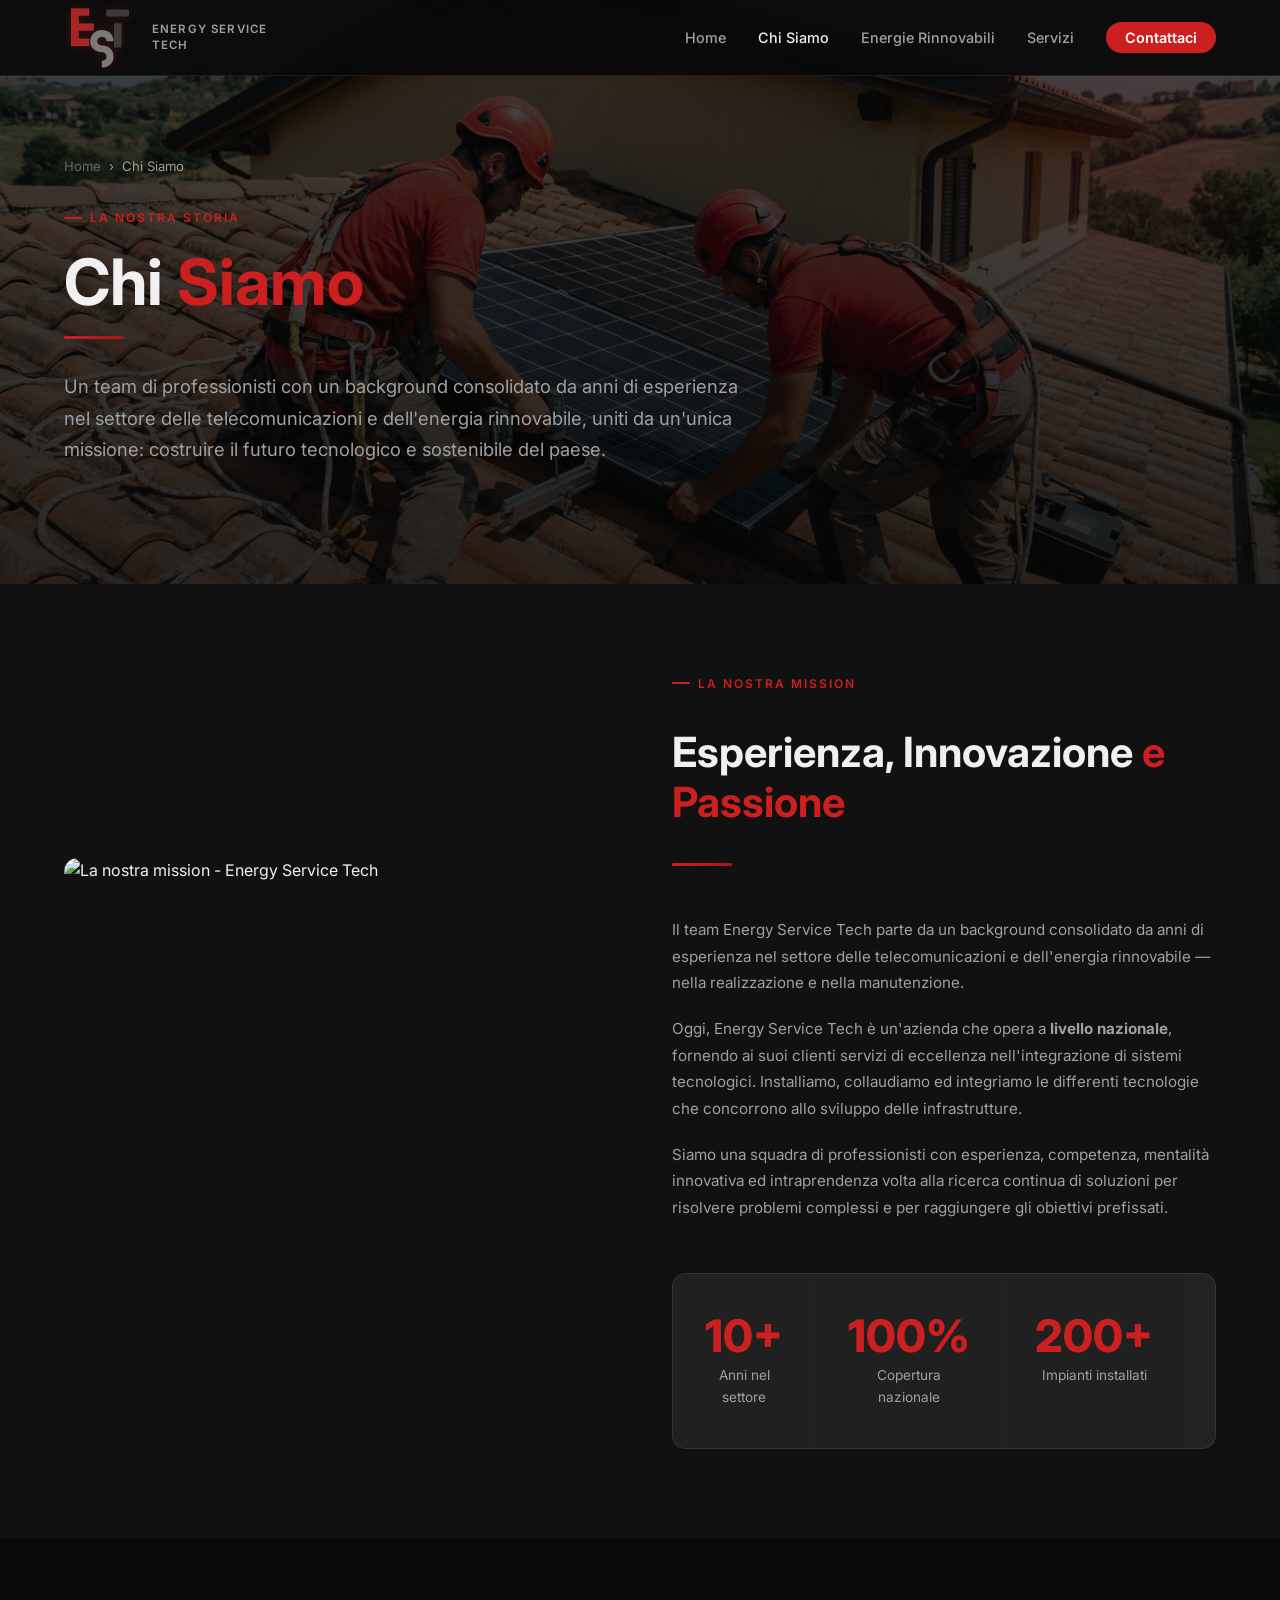
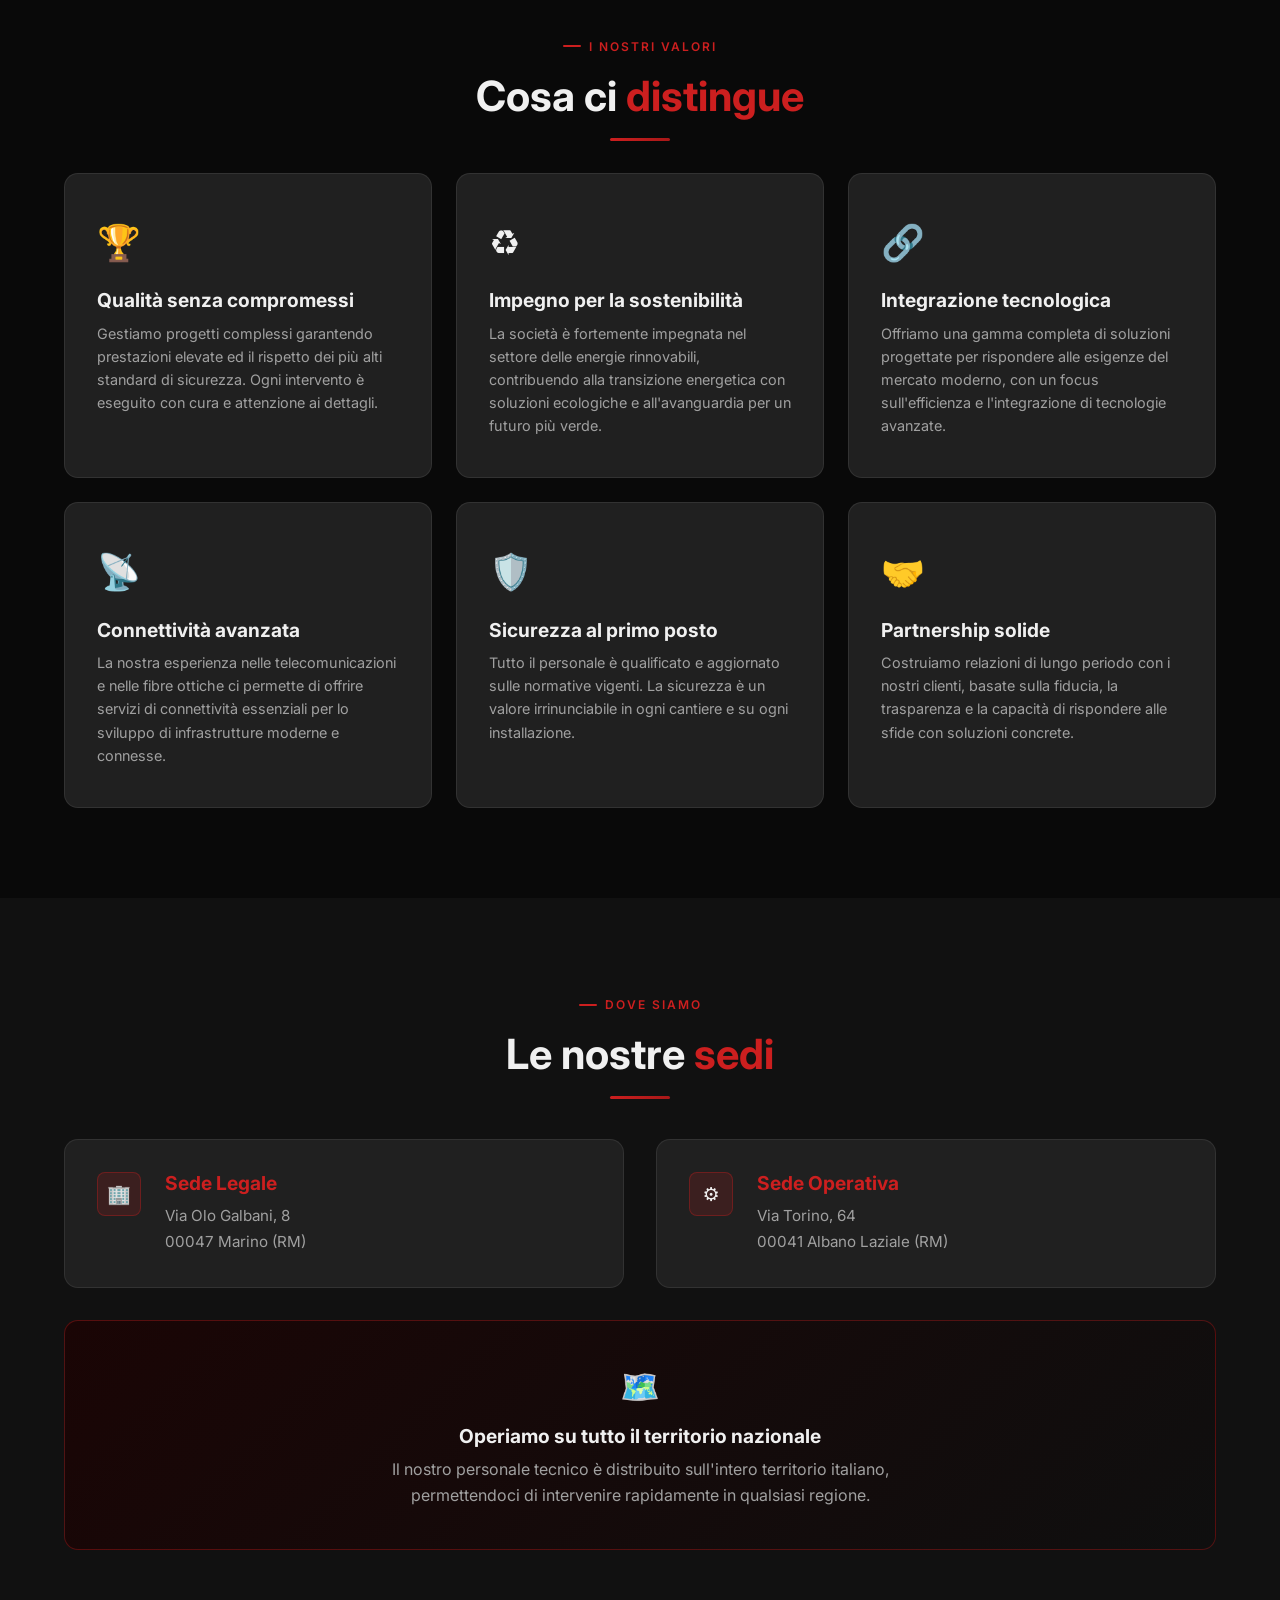
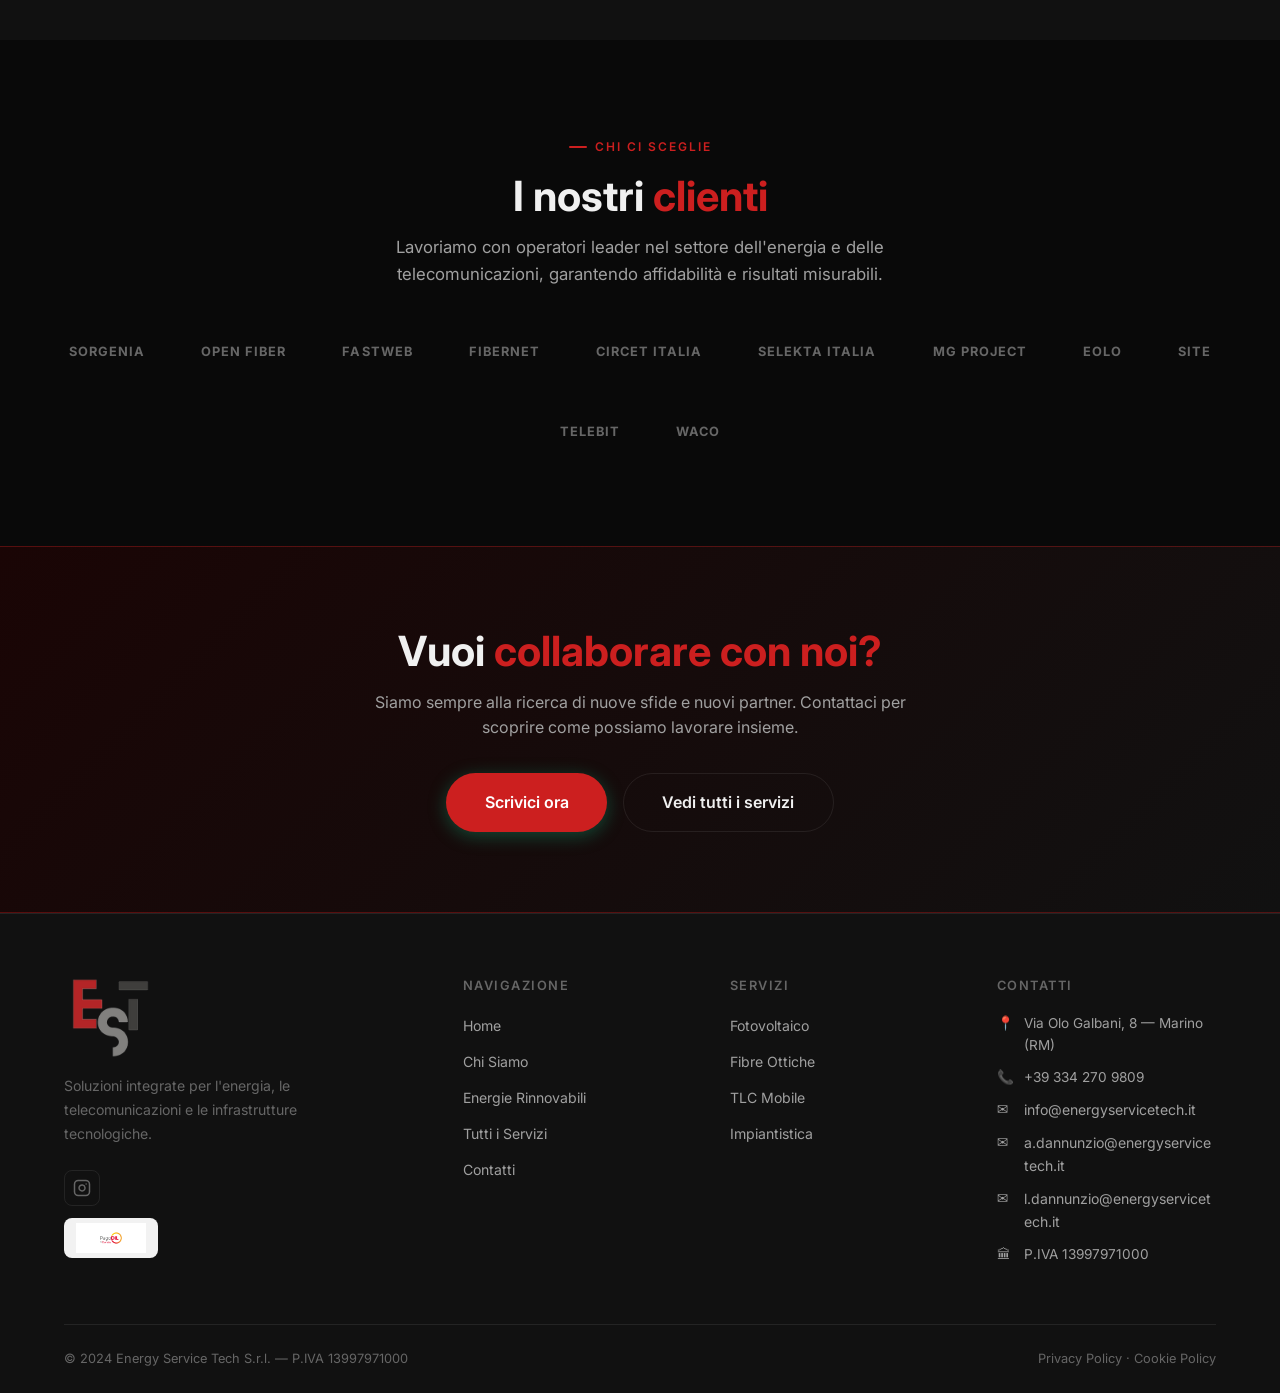
==== commit fd590eb1: "Use real PagoDIL logo (logo-pagodil.png) in footer" ====
--- a/chi-siamo.html
+++ b/chi-siamo.html
@@ -245,7 +245,9 @@
           <a href="https://www.instagram.com/_energyservicetech_s.r.l/" target="_blank" rel="noopener" title="Seguici su Instagram" style="display:inline-flex;align-items:center;justify-content:center;width:36px;height:36px;border-radius:8px;border:1px solid var(--border);color:var(--text-3);transition:color .2s,border-color .2s;text-decoration:none;" onmouseover="this.style.color='#E1306C';this.style.borderColor='#E1306C'" onmouseout="this.style.color='';this.style.borderColor=''">
             <svg xmlns="http://www.w3.org/2000/svg" width="18" height="18" viewBox="0 0 24 24" fill="none" stroke="currentColor" stroke-width="2" stroke-linecap="round" stroke-linejoin="round"><rect x="2" y="2" width="20" height="20" rx="5" ry="5"/><path d="M16 11.37A4 4 0 1 1 12.63 8 4 4 0 0 1 16 11.37z"/><line x1="17.5" y1="6.5" x2="17.51" y2="6.5"/></svg>
           </a>
-          <img src="pagodil.svg" alt="PagoDIL by Cofidis" title="Finanziamento PagoDIL by Cofidis" style="height:44px;width:auto;opacity:.85;"/>
+          <a href="https://www.pagodil.it" target="_blank" rel="noopener" title="Finanziamento PagoDIL by Cofidis" style="display:inline-block;background:#f2f2f2;border-radius:8px;padding:5px 12px;line-height:0;">
+            <img src="logo-pagodil.png" alt="PagoDIL by Cofidis" style="height:30px;width:auto;display:block;"/>
+          </a>
         </div>
       </div>
       <div class="footer-col">
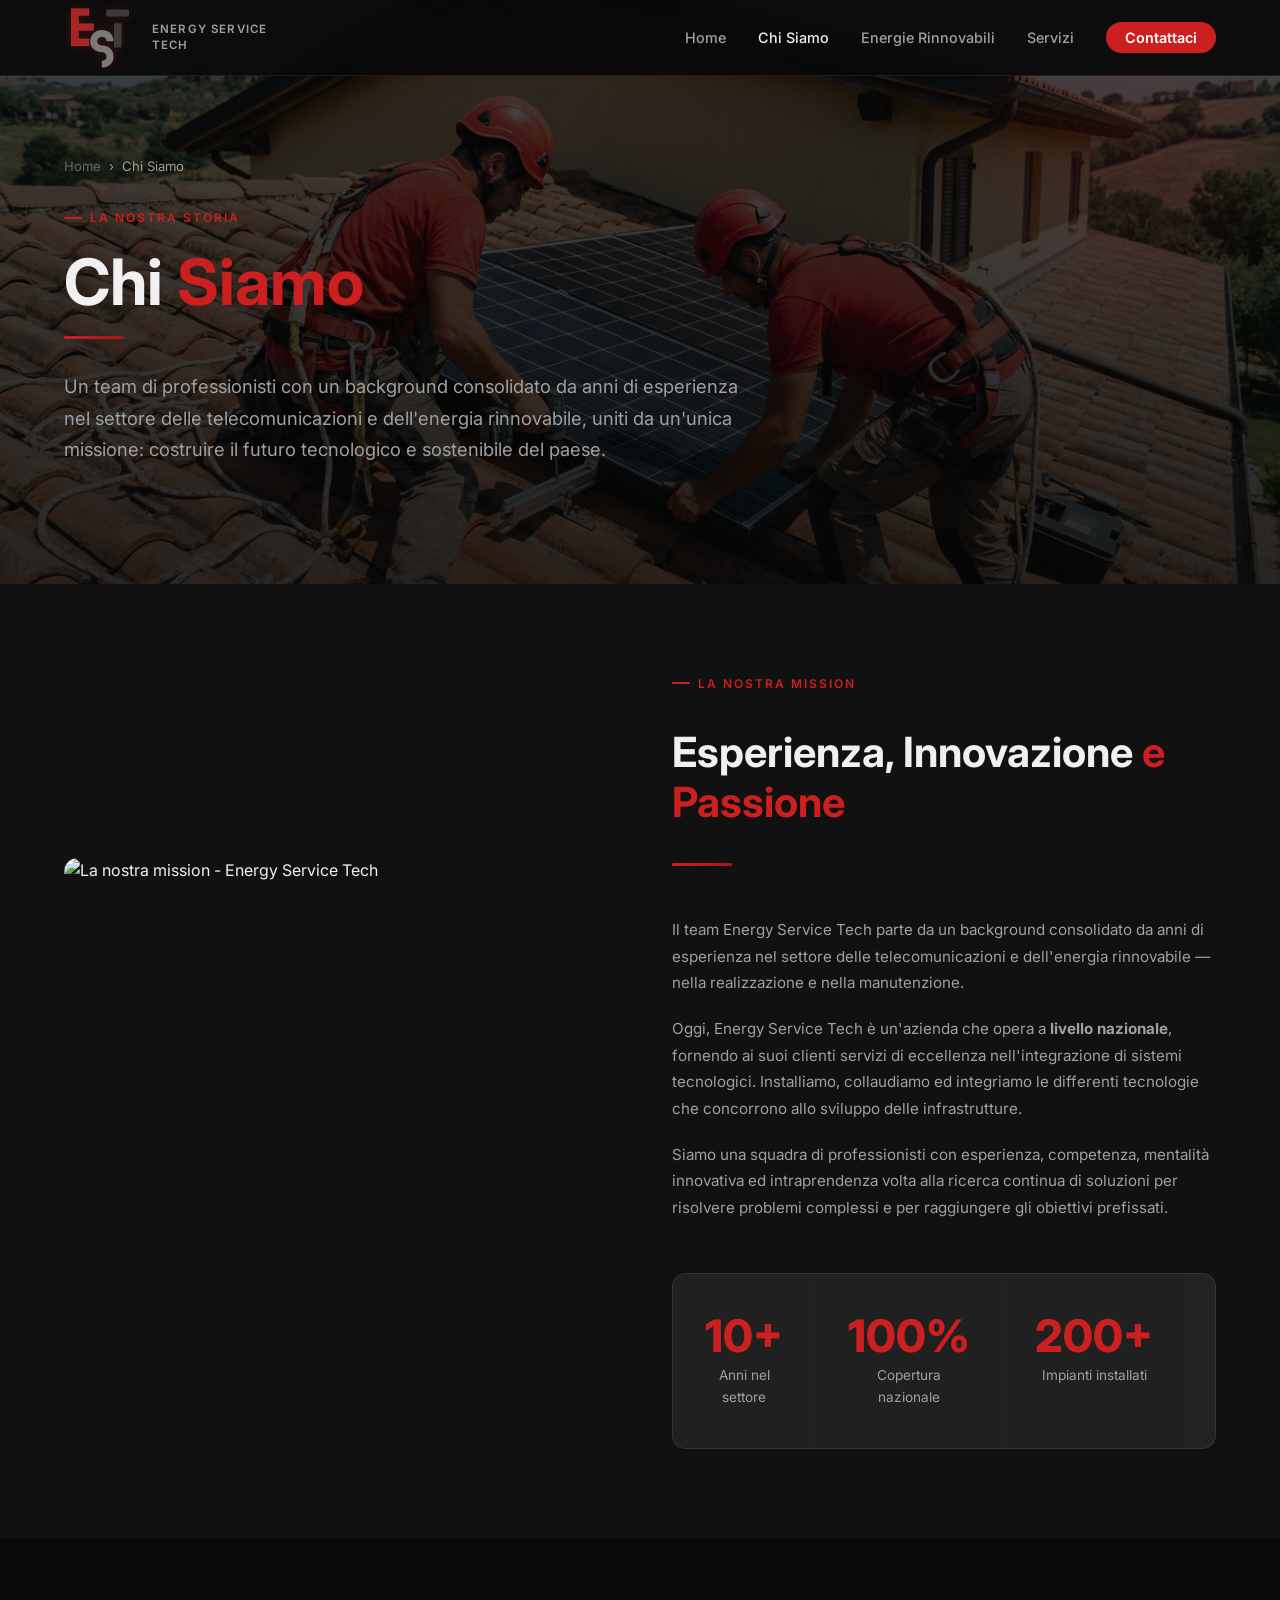
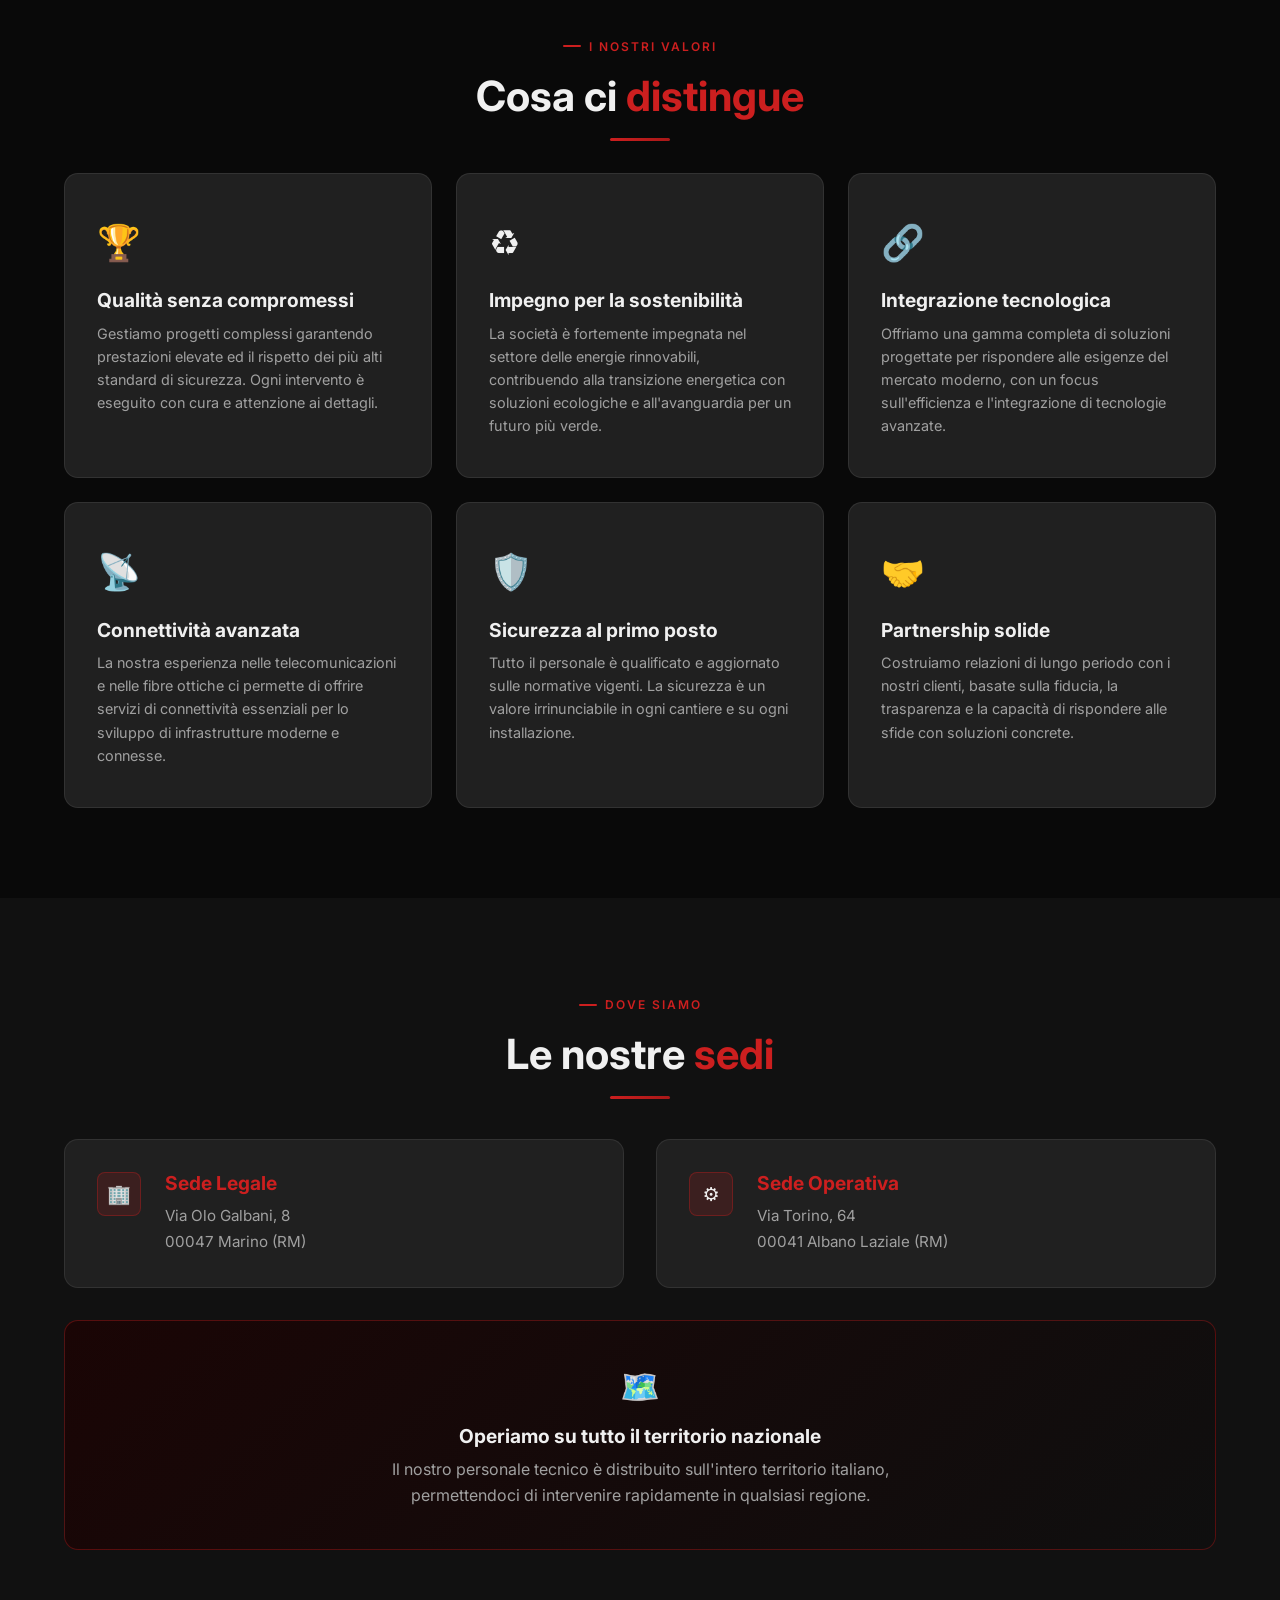
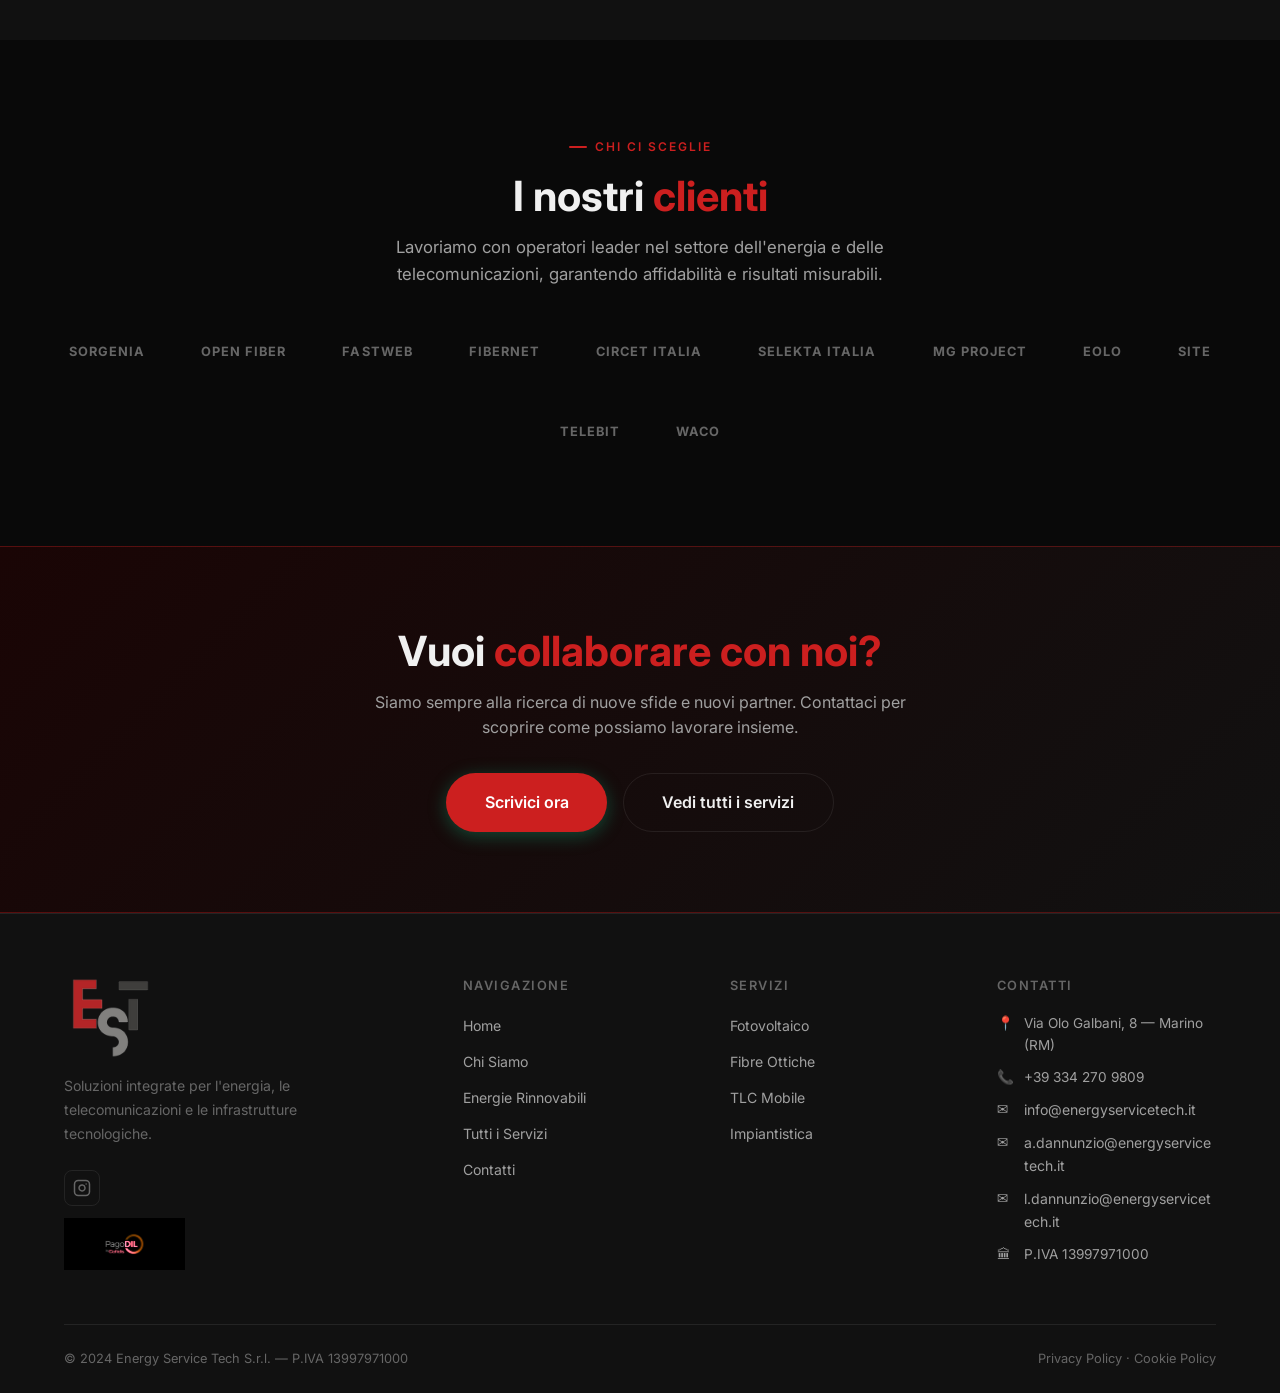
==== commit e41c8d1a: "PagoDIL logo: remove white bg + larger size" ====
--- a/chi-siamo.html
+++ b/chi-siamo.html
@@ -245,8 +245,8 @@
           <a href="https://www.instagram.com/_energyservicetech_s.r.l/" target="_blank" rel="noopener" title="Seguici su Instagram" style="display:inline-flex;align-items:center;justify-content:center;width:36px;height:36px;border-radius:8px;border:1px solid var(--border);color:var(--text-3);transition:color .2s,border-color .2s;text-decoration:none;" onmouseover="this.style.color='#E1306C';this.style.borderColor='#E1306C'" onmouseout="this.style.color='';this.style.borderColor=''">
             <svg xmlns="http://www.w3.org/2000/svg" width="18" height="18" viewBox="0 0 24 24" fill="none" stroke="currentColor" stroke-width="2" stroke-linecap="round" stroke-linejoin="round"><rect x="2" y="2" width="20" height="20" rx="5" ry="5"/><path d="M16 11.37A4 4 0 1 1 12.63 8 4 4 0 0 1 16 11.37z"/><line x1="17.5" y1="6.5" x2="17.51" y2="6.5"/></svg>
           </a>
-          <a href="https://www.pagodil.it" target="_blank" rel="noopener" title="Finanziamento PagoDIL by Cofidis" style="display:inline-block;background:#f2f2f2;border-radius:8px;padding:5px 12px;line-height:0;">
-            <img src="logo-pagodil.png" alt="PagoDIL by Cofidis" style="height:30px;width:auto;display:block;"/>
+          <a href="https://www.pagodil.it" target="_blank" rel="noopener" title="Finanziamento PagoDIL by Cofidis" style="display:inline-block;line-height:0;">
+            <img src="logo-pagodil.png" alt="PagoDIL by Cofidis" style="height:52px;width:auto;display:block;filter:invert(1) hue-rotate(180deg);"/>
           </a>
         </div>
       </div>
